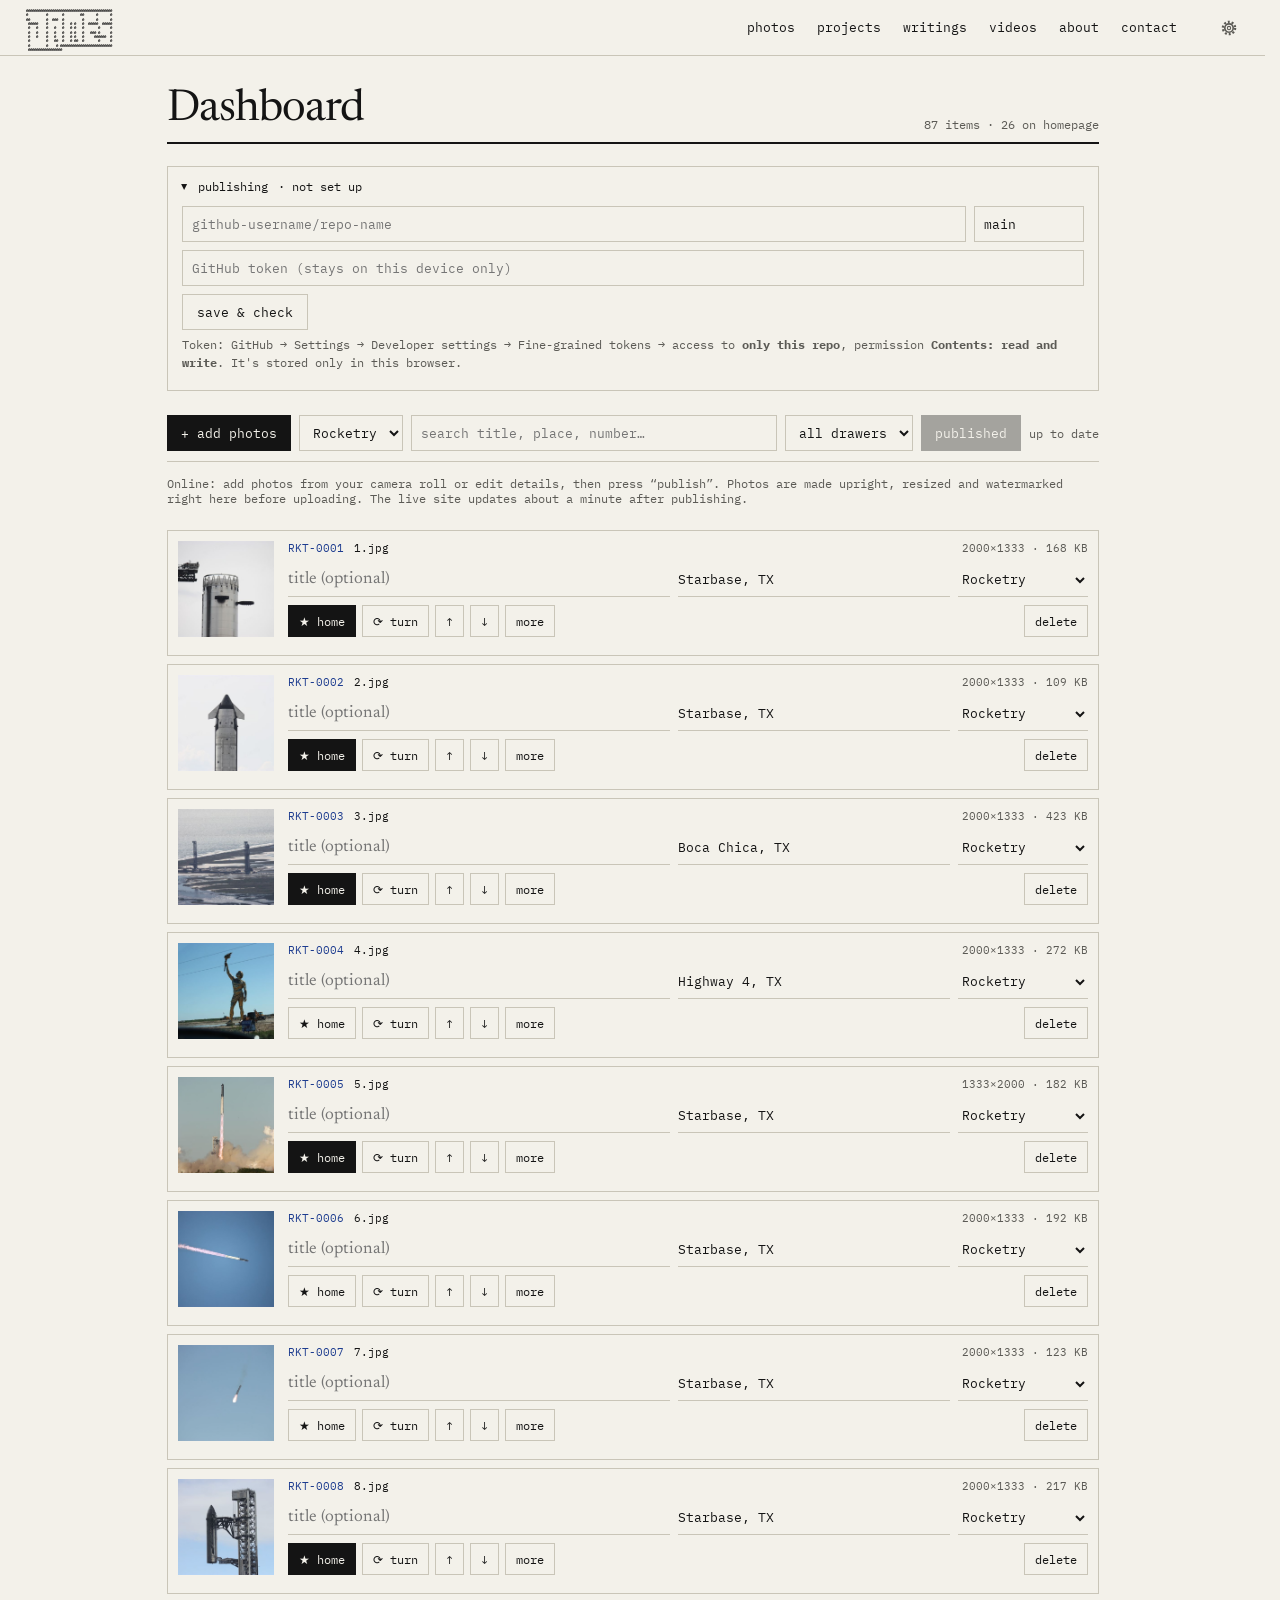
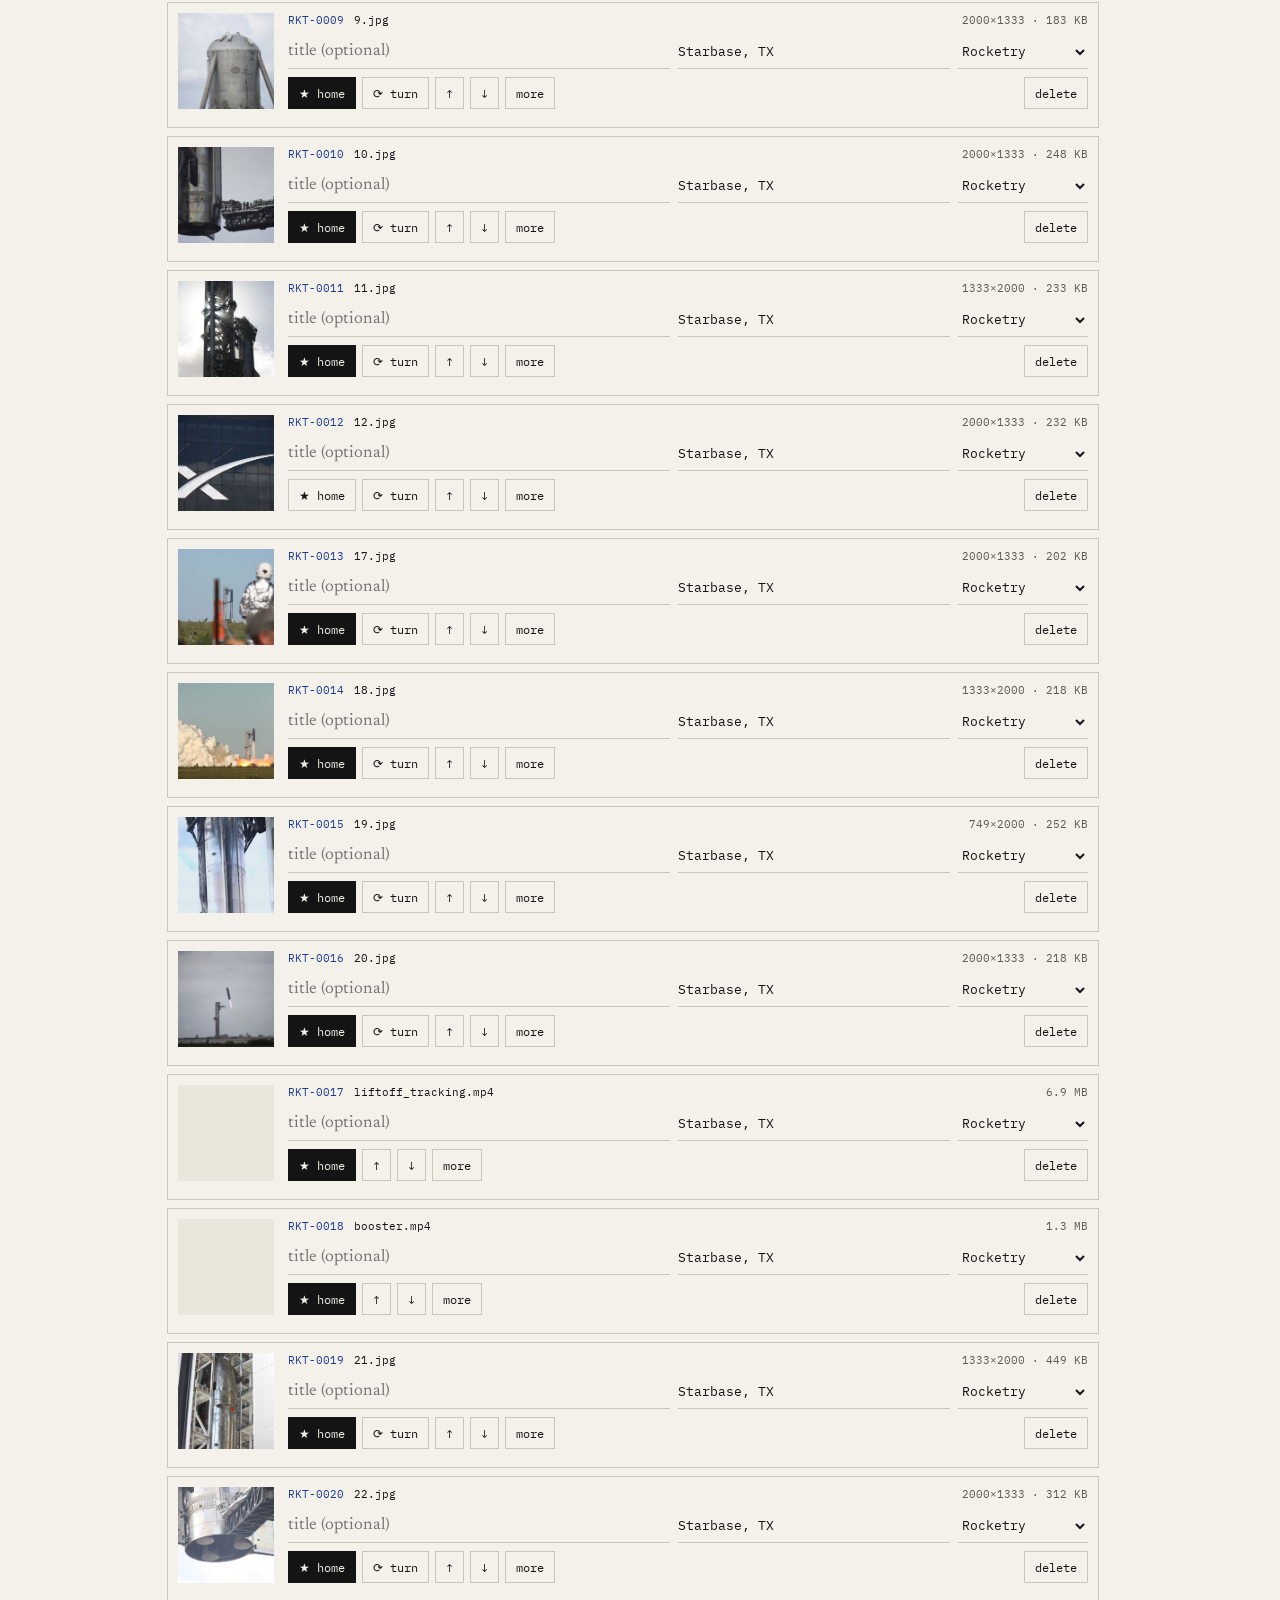
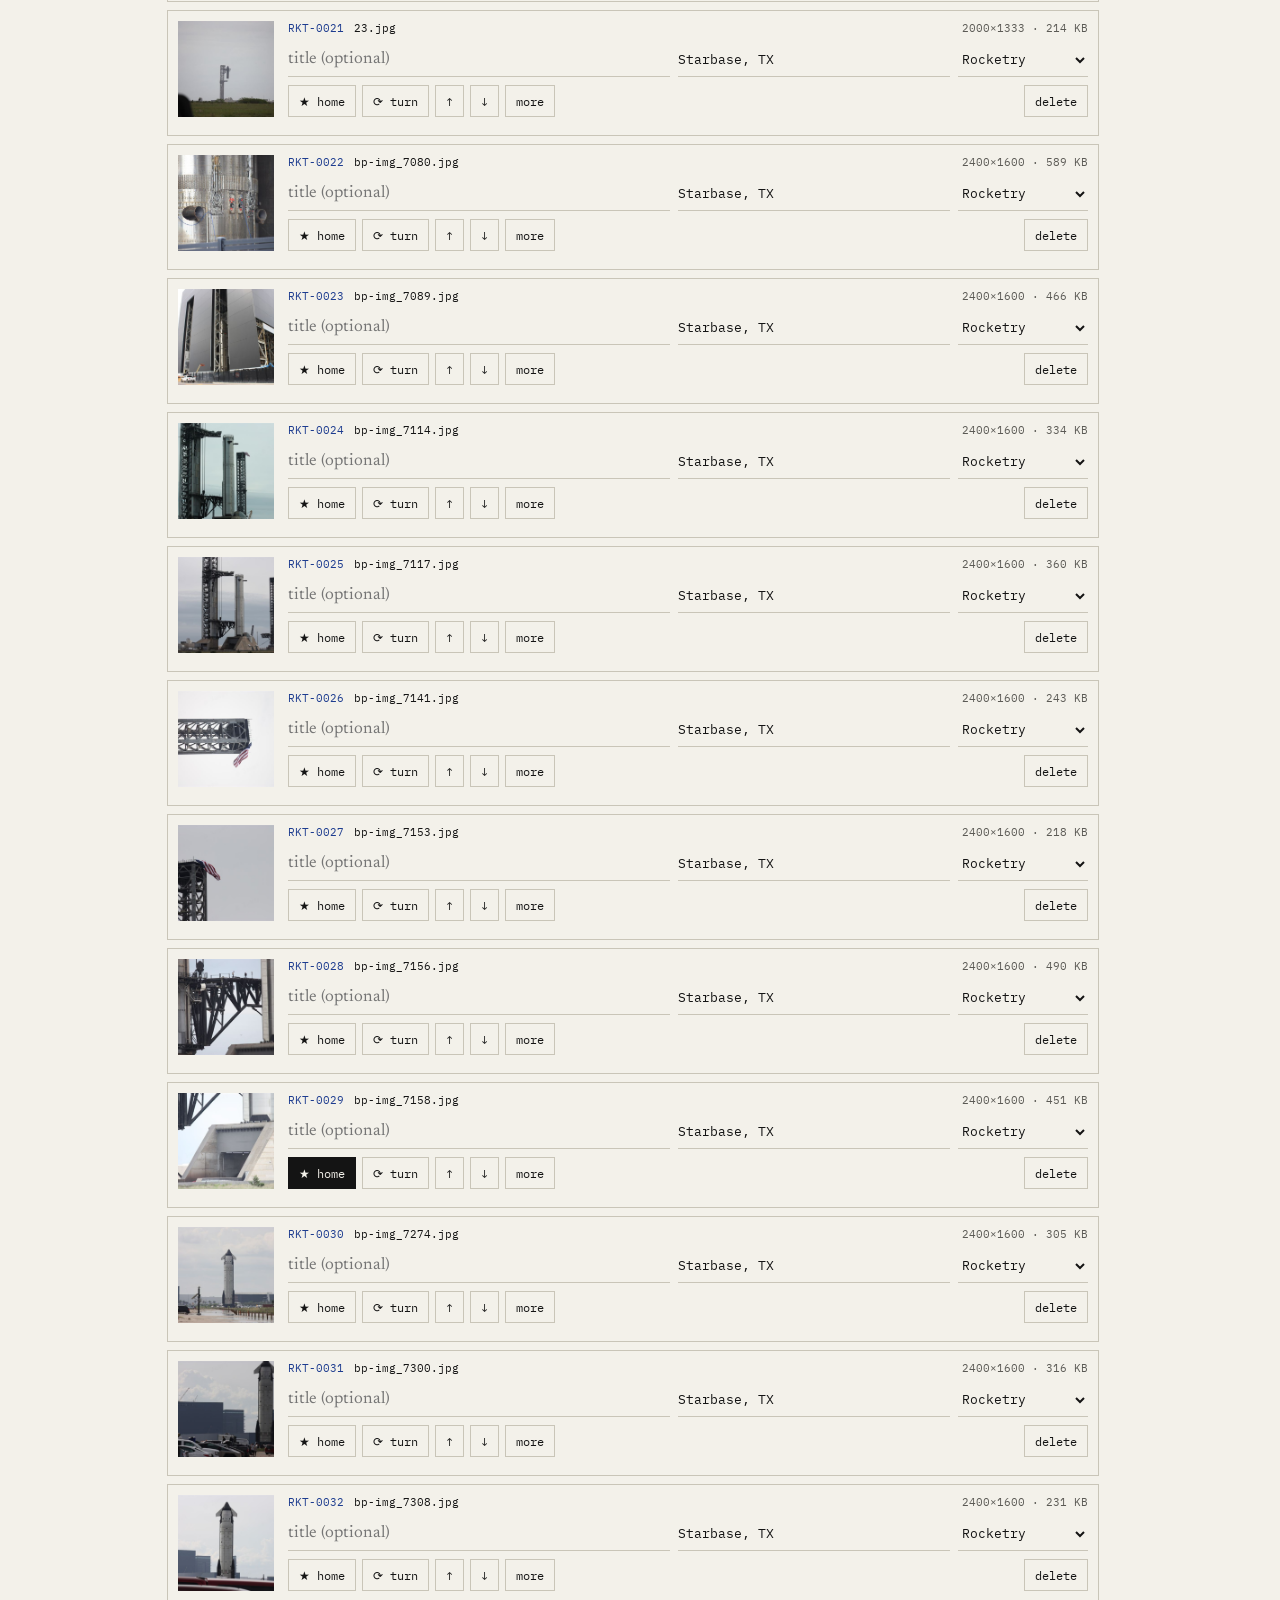
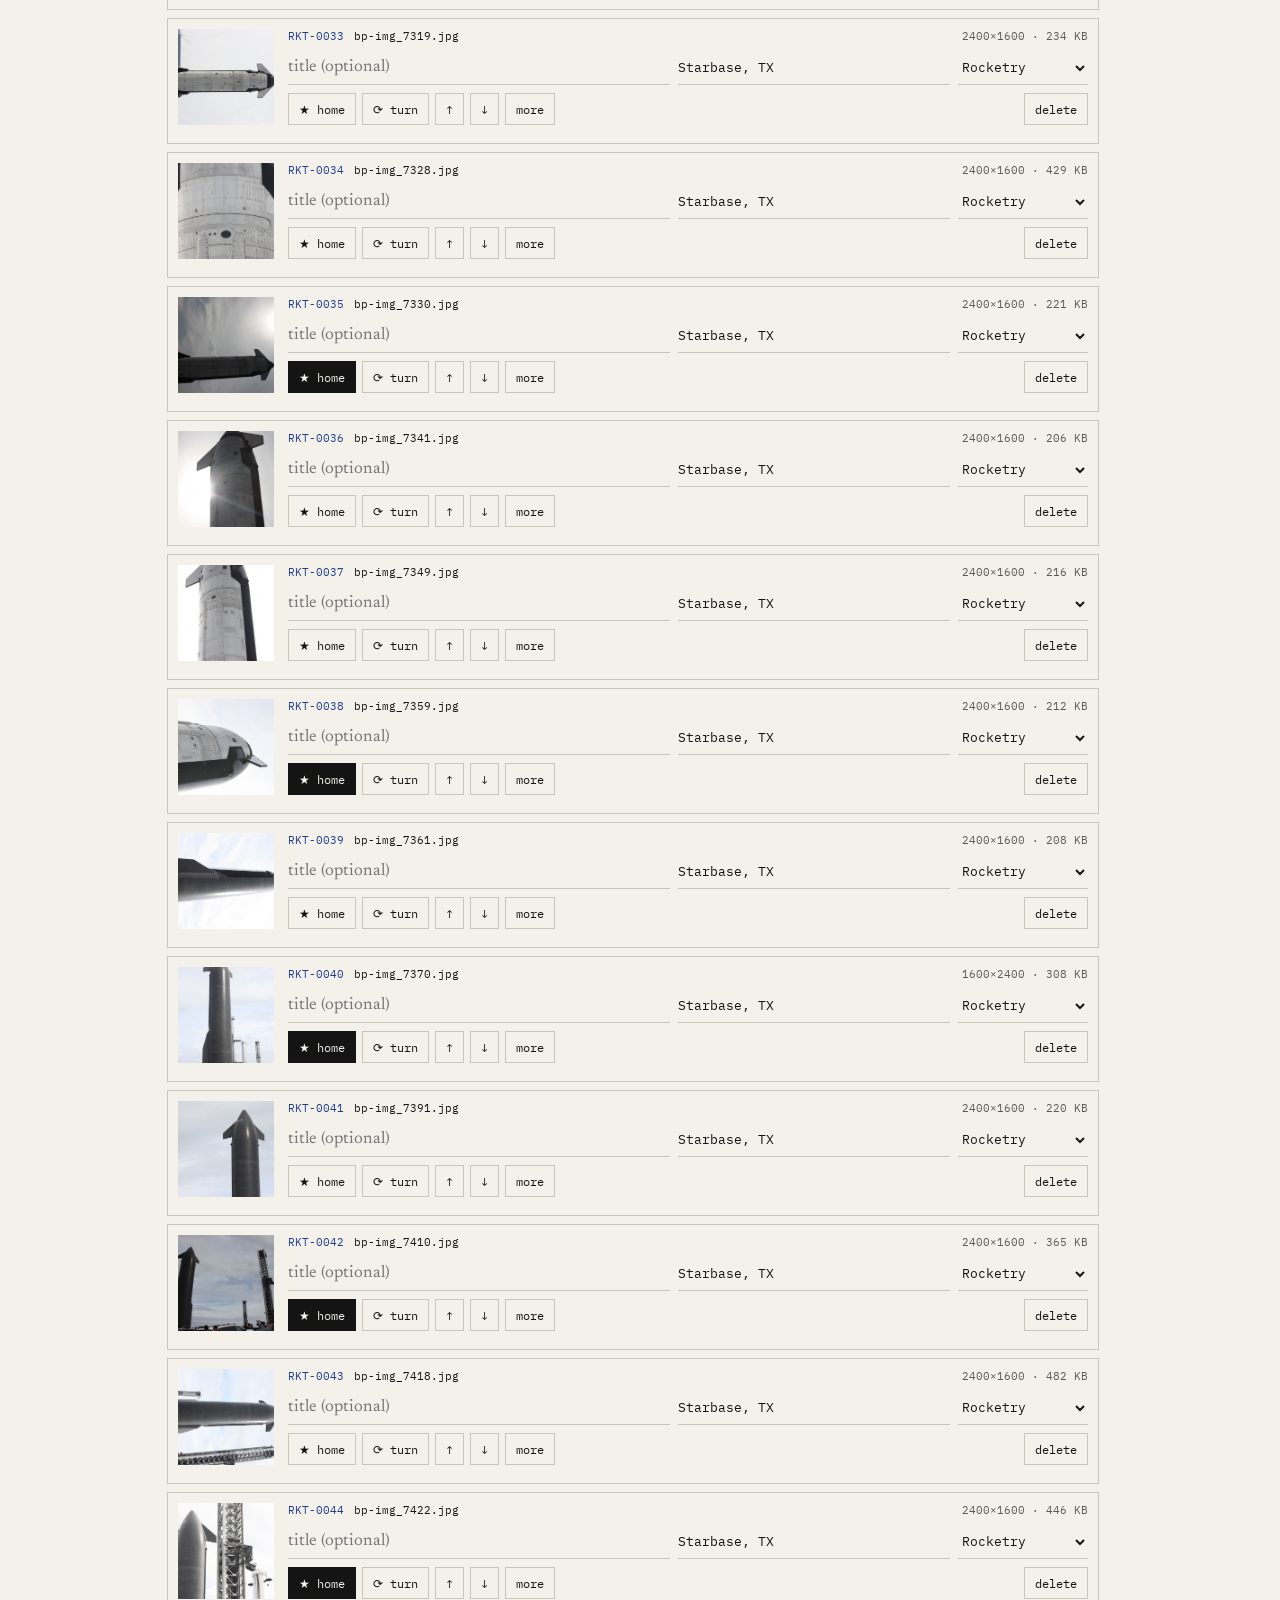
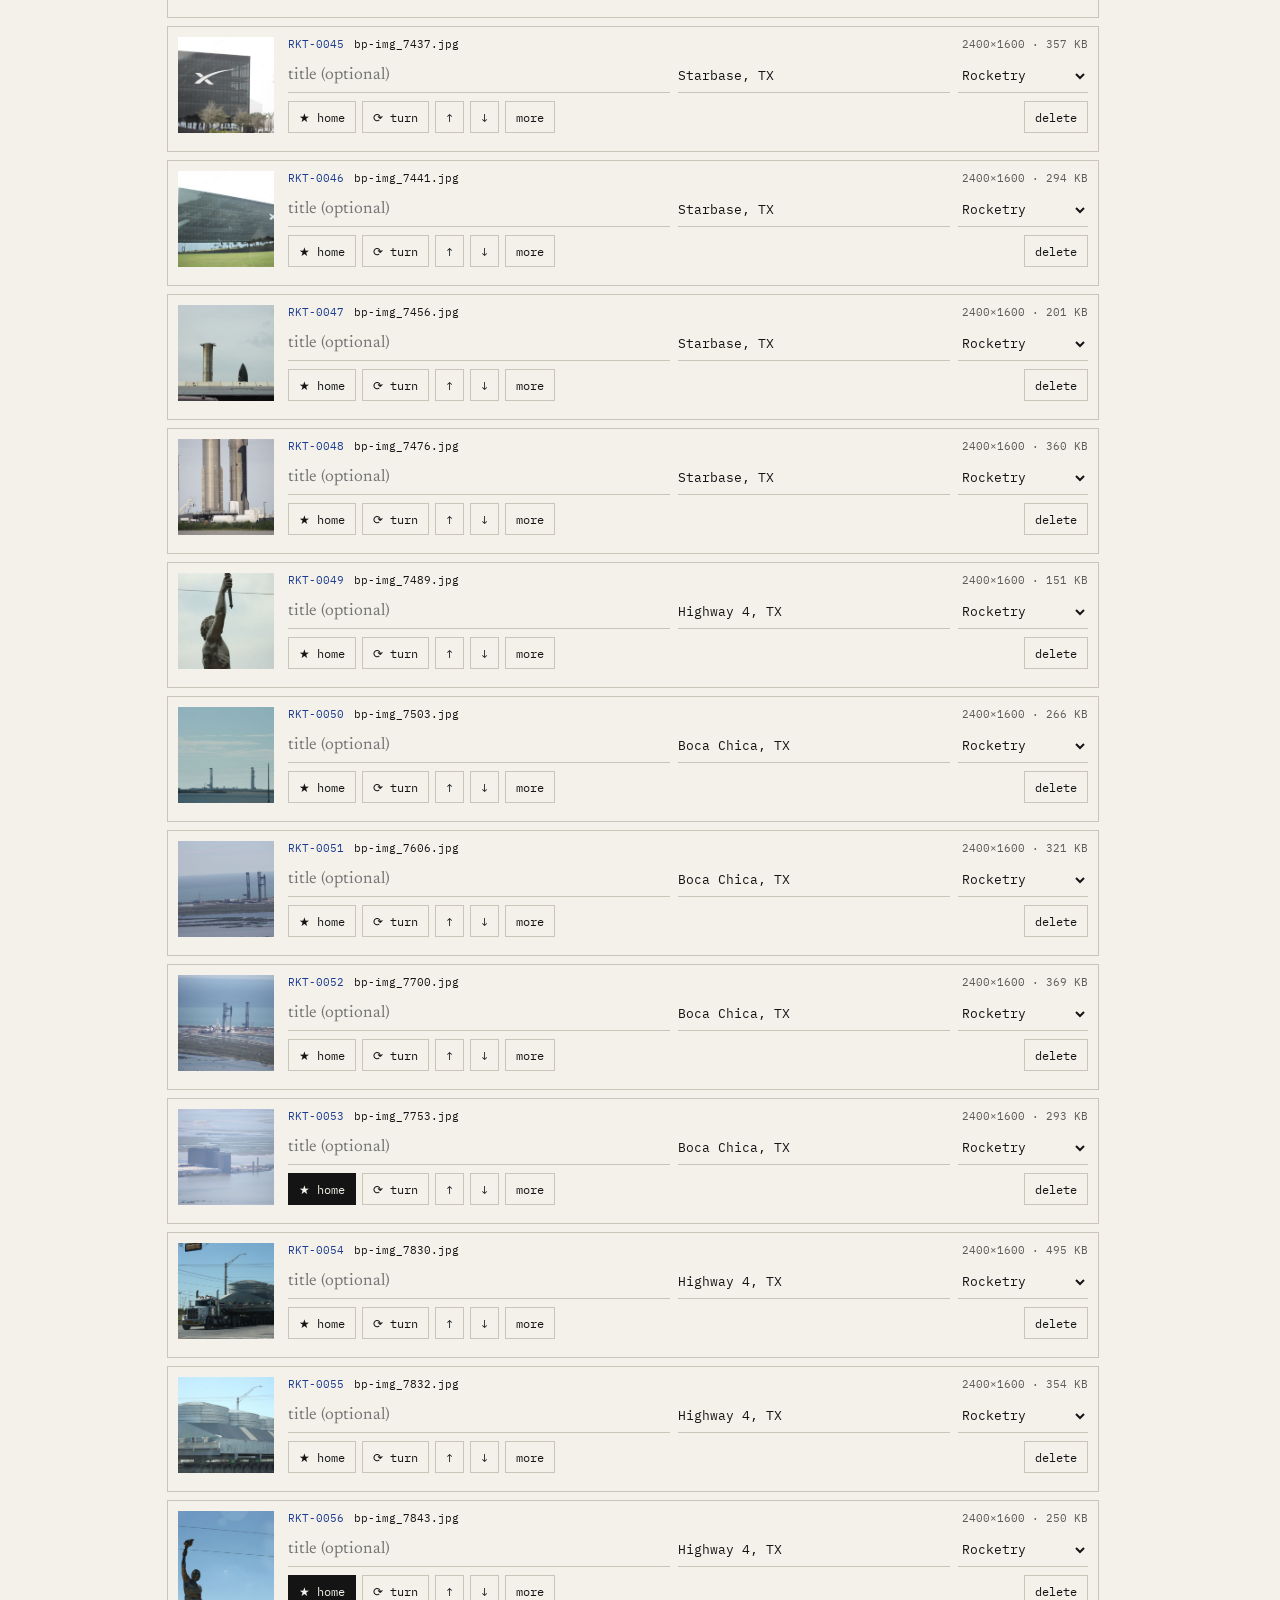
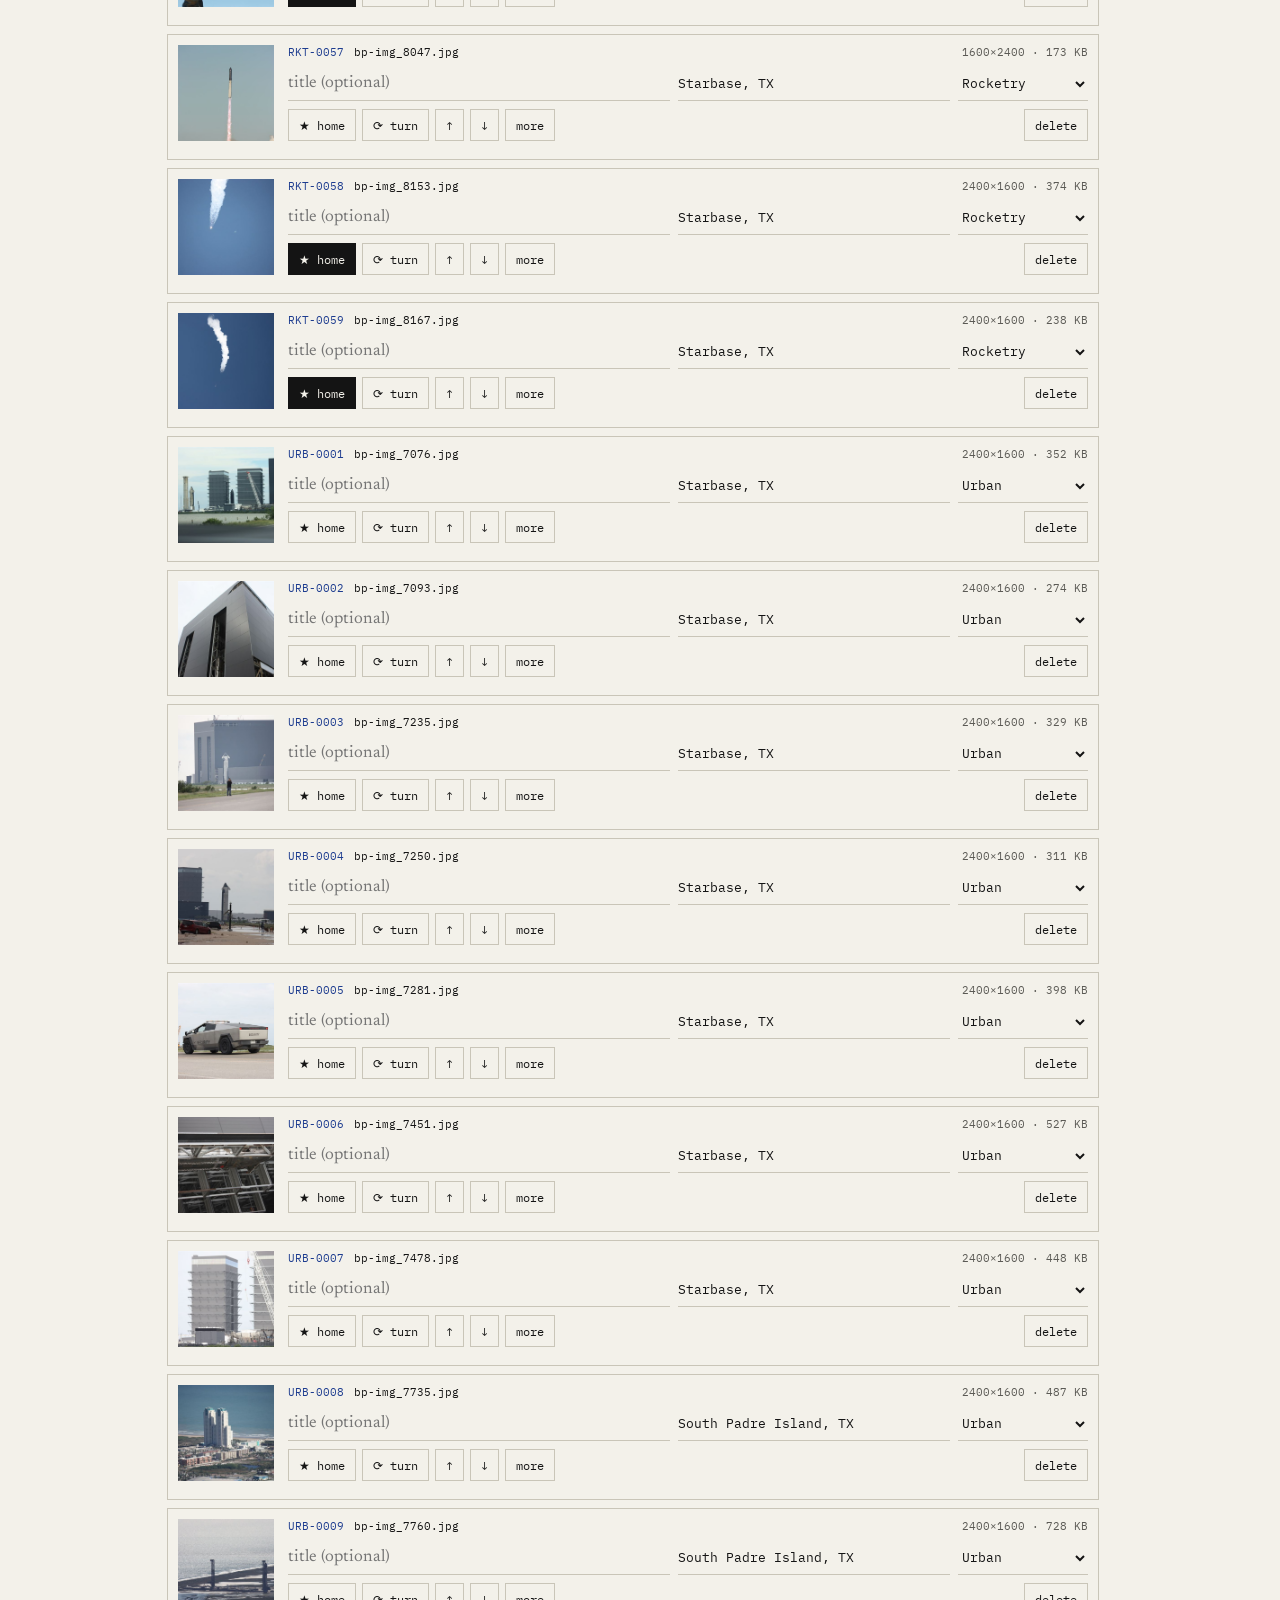
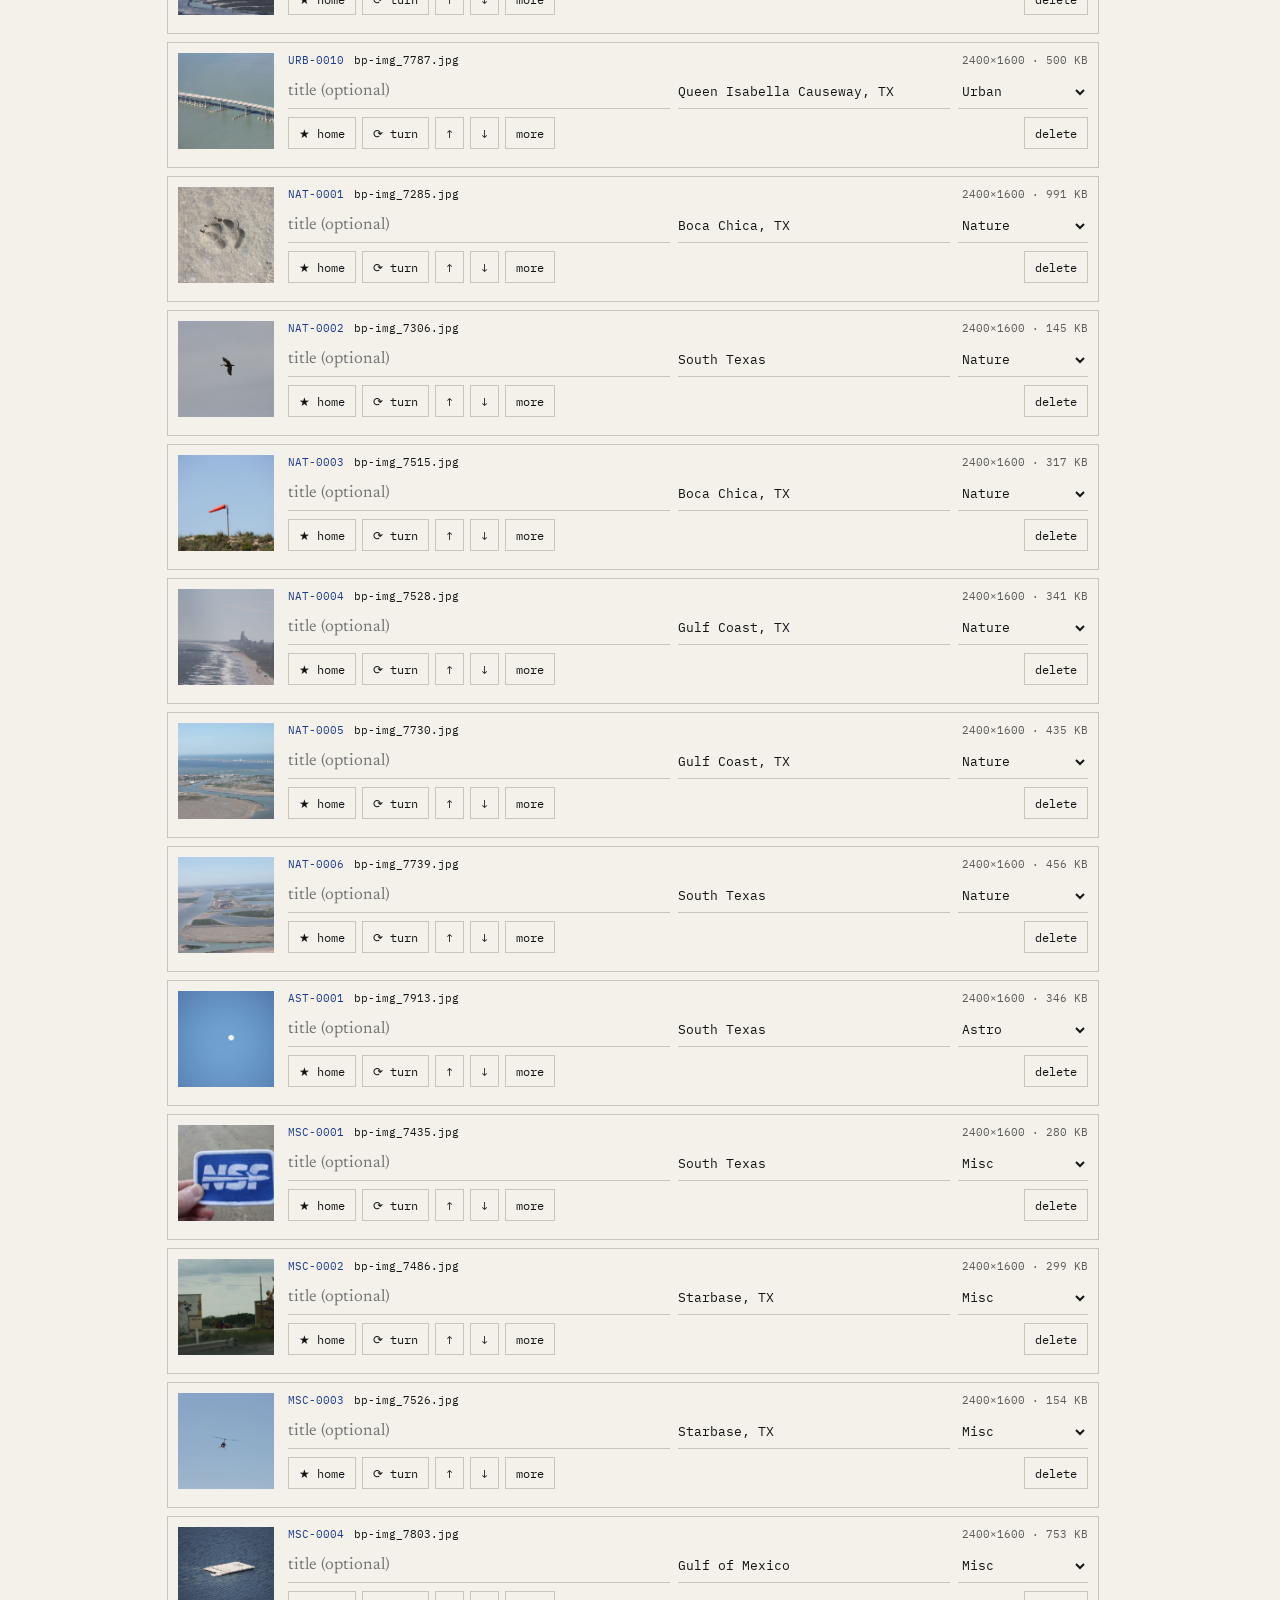
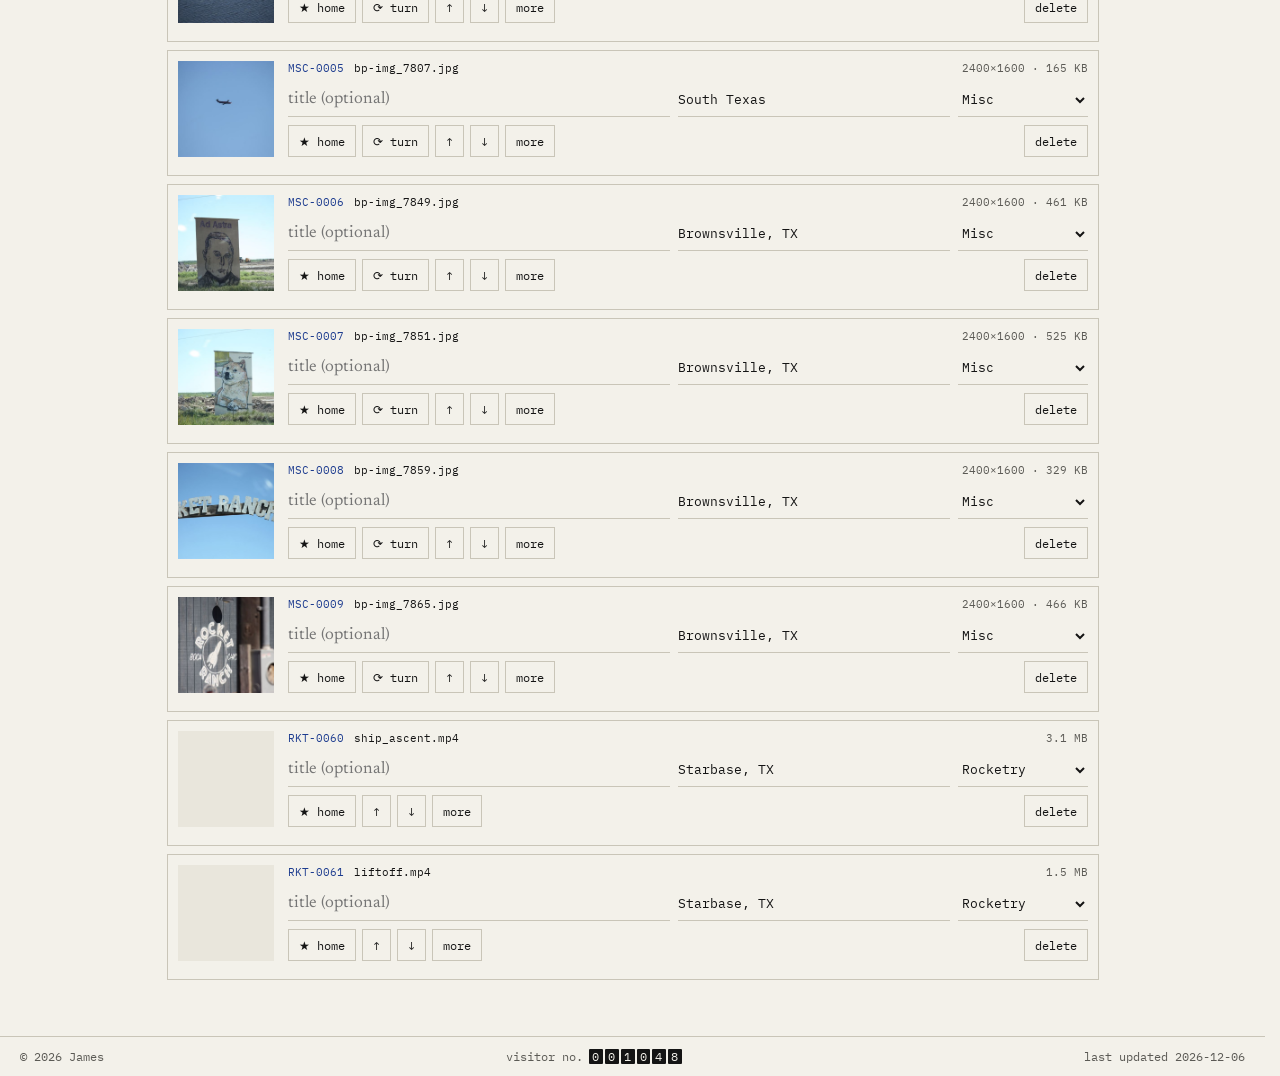
==== admin.html @ 58447c20 "Publish site from dashboard" ====
<!doctype html>
<html lang="en">
<head>
<meta charset="utf-8">
<meta name="viewport" content="width=device-width,initial-scale=1">
<meta name="robots" content="noindex">
<title>Dashboard — James</title>
<link rel="preconnect" href="https://fonts.googleapis.com">
<link href="https://fonts.googleapis.com/css2?family=IBM+Plex+Mono:wght@400;500;700&family=IBM+Plex+Sans:wght@400;500&family=Newsreader:ital,opsz,wght@0,6..72,400;1,6..72,400&display=swap" rel="stylesheet">
<link rel="stylesheet" href="style.css">
<style>
  .page{max-width:980px}
  .tb{position:sticky;top:0;z-index:5;background:var(--paper);display:flex;flex-wrap:wrap;gap:8px;align-items:center;padding:10px 0;border-bottom:1px solid var(--rule);margin-bottom:14px;font:12px var(--mono)}
  .tb input,.tb select,.gh input{font:13px var(--mono);color:var(--ink);background:var(--paper);border:1px solid var(--rule);padding:7px 9px;min-height:36px}
  .tb input:focus,.tb select:focus,.gh input:focus{outline:none;border-color:var(--ink)}
  .tb .q{flex:1;min-width:140px}
  .btn{background:var(--ink);color:var(--paper);border:none;font:13px var(--mono);padding:0 14px;min-height:36px;cursor:pointer}
  .btn:hover{background:var(--blue)}
  .btn:disabled{opacity:.35;cursor:default;background:var(--ink)}
  .btn.ghost{background:none;color:var(--ink);border:1px solid var(--rule)}
  .btn.ghost:hover{border-color:var(--ink);background:none}
  .ss{margin-left:auto;color:var(--ink-2);white-space:nowrap}.ss.ok{color:var(--blue)}.ss.err{color:#b3261e}
  .gh{border:1px solid var(--rule);padding:12px 14px;margin-bottom:14px;font:12px var(--mono);color:var(--ink-2)}
  .gh summary{cursor:pointer;color:var(--ink);list-style:none;display:flex;gap:10px;align-items:center}
  .gh summary::-webkit-details-marker{display:none}
  .gh summary::before{content:"▸";transition:transform .25s}
  .gh[open] summary::before{transform:rotate(90deg)}
  .gh .grid2{display:grid;grid-template-columns:1fr 110px;gap:8px;margin:12px 0 8px}
  .gh .grid2 input{width:100%}
  .gh .full{grid-column:1/-1}
  .gh p{margin:6px 0;line-height:1.5}
  .hint{font:12px var(--mono);color:var(--ink-2);margin:0 0 12px}
  .uploads{display:grid;gap:4px;margin-bottom:12px;font:12px var(--mono)}
  .uploads div{display:flex;justify-content:space-between;gap:10px;border:1px dashed var(--rule);padding:6px 10px}
  .uploads b{font-weight:400;color:var(--blue);white-space:nowrap}
  .dropall{position:fixed;inset:0;z-index:60;background:color-mix(in srgb,var(--paper) 88%,transparent);display:none;place-items:center;font:400 34px var(--serif);border:3px dashed var(--ink)}
  .dropall.on{display:grid}
  .card{display:grid;grid-template-columns:96px 1fr;gap:14px;border:1px solid var(--rule);padding:10px;margin-bottom:8px;background:var(--paper);animation:fileIn .35s var(--out) both}
  .card.new{border-color:var(--blue)}
  .card .th{width:96px;height:96px;object-fit:cover;background:var(--paper-2);display:block}
  .card .main{min-width:0;display:grid;gap:8px}
  .row1{display:flex;gap:10px;align-items:center;font:11px var(--mono);min-width:0}
  .row1 .no{color:var(--blue)}
  .row1 .fn{overflow:hidden;text-overflow:ellipsis;white-space:nowrap}
  .row1 .dim{color:var(--ink-2);margin-left:auto;white-space:nowrap}
  .f{display:grid;grid-template-columns:1.4fr 1fr 130px;gap:8px}
  .f input,.f select,.more input,.more textarea{font:13px var(--mono);color:var(--ink);background:transparent;border:none;border-bottom:1px solid var(--rule);padding:6px 0;min-height:34px;width:100%;border-radius:0}
  .f input:focus,.more input:focus,.more textarea:focus{outline:none;border-color:var(--blue)}
  .f .title{font:17px var(--serif)}
  .acts{display:flex;flex-wrap:wrap;gap:6px}
  .acts button{background:none;border:1px solid var(--rule);font:12px var(--mono);min-height:32px;padding:0 10px;cursor:pointer;color:var(--ink);transition:border-color .2s,background .2s,color .2s}
  .acts button:hover{border-color:var(--ink)}
  .acts .star.on{background:var(--ink);color:var(--paper);border-color:var(--ink)}
  .acts .del{margin-left:auto}
  .acts .del:hover{background:#b3261e;border-color:#b3261e;color:#fff}
  .more{display:grid;grid-template-rows:0fr;transition:grid-template-rows .35s var(--out)}
  .card.open .more{grid-template-rows:1fr}
  .more>div{overflow:hidden;display:grid;grid-template-columns:repeat(auto-fill,minmax(160px,1fr));gap:4px 12px;font:11px var(--mono);color:var(--ink-2)}
  .more label{display:flex;flex-direction:column}
  .more .wide{grid-column:1/-1}
  .more textarea{resize:vertical;font:15px var(--serif);min-height:40px}
  .busy{opacity:.5;pointer-events:none}
  @media (max-width:640px){
    .card{grid-template-columns:72px 1fr;gap:10px}
    .card .th{width:72px;height:72px}
    .f{grid-template-columns:1fr 1fr}
    .f .title{grid-column:1/-1}
    .tb .q{order:5;flex-basis:100%}
    .acts button{min-height:38px}
    .gh .grid2{grid-template-columns:1fr}
  }
</style>
</head>
<body>
<script src="photos.js"></script>
<script src="data.js"></script>
<script src="site.js"></script>

<main class="page">
  <div class="head"><h1>Dashboard</h1><span class="meta" id="sum"></span></div>

  <details class="gh" id="gh">
    <summary>publishing <span id="ghstate"></span></summary>
    <div class="grid2">
      <input id="ghrepo" placeholder="github-username/repo-name" autocomplete="off" spellcheck="false">
      <input id="ghbranch" placeholder="main" autocomplete="off" spellcheck="false">
      <input id="ghtoken" class="full" type="password" placeholder="GitHub token (stays on this device only)" autocomplete="off">
    </div>
    <button class="btn ghost" id="ghsave">save &amp; check</button>
    <p>Token: GitHub → Settings → Developer settings → Fine-grained tokens → access to <b>only this repo</b>, permission <b>Contents: read and write</b>. It's stored only in this browser.</p>
  </details>

  <div class="tb">
    <button class="btn" id="addb">+ add photos</button>
    <select id="defcat" title="Drawer for new uploads"></select>
    <input class="q" id="q" type="search" placeholder="search title, place, number…">
    <select id="fcat"><option value="">all drawers</option></select>
    <button class="btn" id="pub" disabled>publish</button>
    <span class="ss" id="ss"></span>
    <input type="file" id="pick" multiple accept="image/*,video/*" hidden>
  </div>
  <p class="hint" id="hint"></p>
  <div class="uploads" id="ups"></div>
  <div id="items"></div>
</main>
<div class="dropall" id="dropall">drop to add</div>

<script src="ascii.js"></script>
<script src="sig.js"></script>
<script src="publish.js"></script>
<script>
  let items = (window.PHOTOS_RAW || []).map(p => ({ ...p }));
  const $ = id => document.getElementById(id);
  const esc = s => String(s ?? "").replace(/[&<>"]/g, c => ({ "&": "&amp;", "<": "&lt;", ">": "&gt;", '"': "&quot;" })[c]);
  const isVid = s => /\.(mp4|webm|mov)$/i.test(s);
  const kb = b => !b ? "" : b > 1048576 ? (b / 1048576).toFixed(1) + " MB" : Math.round(b / 1024) + " KB";
  const opts = sel => CATEGORIES.map(c => `<option value="${c.id}"${c.id === sel ? " selected" : ""}>${c.name}</option>`).join("");
  $("defcat").innerHTML = opts(localStorage.getItem("defcat") || "rocketry");
  $("defcat").onchange = () => localStorage.setItem("defcat", $("defcat").value);
  $("fcat").insertAdjacentHTML("beforeend", opts(""));

  // ---------- mode: "local" (this computer's server) or "online" (straight to GitHub) ----------
  let LOCAL = false;
  const pending = new Map();      // online mode: path -> Blob waiting to be published
  let dirty = false;              // online mode: photo list edited since last publish
  const ss = $("ss");
  const status = (t, cls = "") => { ss.className = "ss " + cls; ss.textContent = t; };

  function refreshPub() {
    const ready = GH.ready();
    $("ghstate").textContent = ready ? `· ${GH.cfg().repo}` : "· not set up";
    if (LOCAL) { $("pub").disabled = !ready; $("pub").textContent = "publish to site"; return; }
    const n = pending.size + (dirty ? 1 : 0);
    $("pub").disabled = !ready || !n;
    $("pub").textContent = n ? `publish (${pending.size ? pending.size + " files" : "edits"})` : "published";
  }
  function initGhForm() {
    const c = GH.cfg();
    $("ghrepo").value = c.repo; $("ghbranch").value = c.branch; $("ghtoken").value = c.token;
    if (!GH.ready()) $("gh").open = true;
    $("ghsave").onclick = async () => {
      GH.ls.set("gh.repo", $("ghrepo").value.trim().replace(/^https?:\/\/github\.com\//, "").replace(/\/$/, ""));
      GH.ls.set("gh.branch", $("ghbranch").value.trim() || "main");
      GH.ls.set("gh.token", $("ghtoken").value.trim());
      $("ghstate").textContent = "· checking…";
      try {
        const r = await GH.check();
        if (!r.permissions || !r.permissions.push) throw new Error("token can read but not write this repo");
        refreshPub(); status("GitHub connected ✓", "ok"); $("gh").open = false;
      } catch (e) { $("ghstate").textContent = "· " + e.message; }
    };
  }

  function numbers() {
    const n = {};
    return items.map(p => { const c = CATEGORIES.find(c => c.id === p.cat) || CATEGORIES[4]; n[c.id] = (n[c.id] || 0) + 1; return c.code + "-" + String(n[c.id]).padStart(4, "0"); });
  }
  const open = new Set();
  function card(p, i, no) {
    const th = p._preview || p.thumb || p.src;
    return `<div class="card${open.has(p.src) ? " open" : ""}${p._preview ? " new" : ""}" data-i="${i}">
      ${isVid(p.src) ? `<video class="th" src="${esc(p._preview || p.src)}" muted loop playsinline preload="metadata"></video>` : `<img class="th" src="${esc(th)}" loading="lazy" alt="">`}
      <div class="main">
        <div class="row1"><span class="no">${no}</span><span class="fn">${esc(p.src.split("/").pop())}</span><span class="dim">${p.w ? p.w + "×" + p.h + " · " : ""}${kb(p.bytes)}</span></div>
        <div class="f">
          <input class="title" data-f="title" value="${esc(p.title)}" placeholder="title (optional)">
          <input data-f="place" value="${esc(p.place)}" placeholder="place">
          <select data-f="cat">${opts(p.cat)}</select>
        </div>
        <div class="acts">
          <button class="star${p.featured ? " on" : ""}" data-a="star" title="Show on the homepage">★ home</button>
          ${isVid(p.src) ? "" : `<button data-a="rot" title="Turn 90°">⟳ turn</button>`}
          <button data-a="up" title="Move up">↑</button><button data-a="down" title="Move down">↓</button>
          <button data-a="more">${open.has(p.src) ? "less" : "more"}</button>
          <button class="del" data-a="del">delete</button>
        </div>
        <div class="more"><div>
          ${["date", "camera", "lens", "settings"].map(f => `<label>${f}<input data-f="${f}" value="${esc(p[f])}"></label>`).join("")}
          <label class="wide">notes<textarea data-f="notes" rows="2">${esc(p.notes)}</textarea></label>
        </div></div>
      </div>
    </div>`;
  }
  function render() {
    const nos = numbers(), q = $("q").value.trim().toLowerCase(), fc = $("fcat").value;
    let shown = 0;
    $("items").innerHTML = items.map((p, i) => {
      if (fc && p.cat !== fc) return "";
      if (q && ![p.title, p.place, nos[i], p.src, p.notes].join(" ").toLowerCase().includes(q)) return "";
      shown++; return card(p, i, nos[i]);
    }).join("");
    $("sum").textContent = `${items.length} items · ${items.filter(p => p.featured).length} on homepage${shown !== items.length ? ` · showing ${shown}` : ""}`;
  }

  // ---------- saving ----------
  const clean = () => items.map(p => { const o = {}; for (const [k, x] of Object.entries(p)) if (!k.startsWith("_") && x !== "" && x !== false && x != null) o[k] = x; return o; });
  const listFiles = () => {
    const json = JSON.stringify(clean(), null, 1);
    return [
      { path: "photos.json", blob: new Blob([json], { type: "application/json" }) },
      { path: "photos.js", blob: new Blob([`// generated by the dashboard; edit at /admin.html\nwindow.PHOTOS_RAW = ${json};\n`], { type: "text/javascript" }) },
    ];
  };
  let saveT;
  function save() {
    if (!LOCAL) { dirty = true; status("unpublished changes"); refreshPub(); return; }
    clearTimeout(saveT); status("saving…");
    saveT = setTimeout(async () => {
      try {
        const r = await fetch("api/save", { method: "POST", headers: { "Content-Type": "application/json" }, body: JSON.stringify(clean(), null, 1) });
        if (!r.ok) throw 0;
        status("saved ✓", "ok");
      } catch (e) { status("not saved: is the server running?", "err"); }
    }, 500);
  }
  async function publish() {
    if (!GH.ready()) { $("gh").open = true; return; }
    $("pub").disabled = true;
    try {
      let files;
      if (LOCAL) {          // send the whole site; only files that differ from GitHub actually upload
        // guard: if the list on GitHub was changed from another device since this computer last published, ask first
        const remote = await GH.remoteSha("photos.json"), last = GH.ls.get("gh.lastList");
        if (remote && last && remote !== last &&
            !confirm("The photo list on the live site was changed from another device (like your phone) since this computer last published.\n\nPublishing now replaces those edits with this computer's version. Continue?")) {
          status("publish cancelled"); refreshPub(); return;
        }
        const paths = await (await fetch("api/files")).json();
        files = [];
        for (const [k, p] of paths.entries()) {
          status(`reading ${k + 1}/${paths.length}`);
          files.push({ path: p, blob: await (await fetch(p, { cache: "no-store" })).blob() });
        }
      } else {
        files = [...pending].map(([path, blob]) => ({ path, blob })).concat(listFiles());
      }
      const n = await GH.commit(files, LOCAL ? "Publish site from dashboard" : "Update from dashboard", (i, t, p) => status(`checking ${i}/${t}`));
      const listBlob = files.find(f => f.path === "photos.json");
      if (LOCAL && listBlob) GH.ls.set("gh.lastList", await GH.sha(listBlob.blob));
      pending.clear(); dirty = false;
      items.forEach(p => delete p._preview);
      status(n ? `published ${n} file${n > 1 ? "s" : ""} ✓ · live in about a minute` : "already up to date ✓", "ok");
    } catch (e) { status("publish failed: " + e.message, "err"); }
    refreshPub();
  }
  $("pub").onclick = publish;

  const box = $("items");
  box.addEventListener("input", e => {
    const el = e.target.closest("[data-f]"); if (!el) return;
    const p = items[+el.closest(".card").dataset.i];
    p[el.dataset.f] = el.value;
    if (el.dataset.f === "cat") render();
    save();
  });
  box.addEventListener("click", async e => {
    const b = e.target.closest("[data-a]"); if (!b) return;
    const cardEl = b.closest(".card"), i = +cardEl.dataset.i, p = items[i];
    switch (b.dataset.a) {
      case "star": p.featured = !p.featured; b.classList.toggle("on", p.featured); save(); $("sum").textContent = $("sum").textContent.replace(/\d+ on homepage/, items.filter(x => x.featured).length + " on homepage"); return;
      case "more": open.has(p.src) ? open.delete(p.src) : open.add(p.src); cardEl.classList.toggle("open"); b.textContent = open.has(p.src) ? "less" : "more"; return;
      case "del": if (!confirm("Remove this from the site? (The file itself is kept.)")) return; items.splice(i, 1); break;
      case "up": if (i > 0) [items[i - 1], items[i]] = [items[i], items[i - 1]]; break;
      case "down": if (i < items.length - 1) [items[i + 1], items[i]] = [items[i], items[i + 1]]; break;
      case "rot":
        cardEl.classList.add("busy");
        try {
          if (LOCAL) {
            const r = await fetch(`api/rotate?src=${encodeURIComponent(p.src)}&deg=90`, { method: "POST" });
            if (!r.ok) throw 0;
            Object.assign(p, await r.json());
            cardEl.querySelector(".th").src = (p.thumb || p.src) + "?v=" + Date.now();
          } else {
            const srcBlob = pending.get(p.src) || await (await fetch(p.src, { cache: "no-store" })).blob();
            const r = await rotatePhoto(srcBlob, 90);
            pending.set(p.src, r.full);
            const tpath = p.thumb || p.src.replace(/^img\//, "img/t/"); p.thumb = tpath;
            pending.set(tpath, r.thumb);
            Object.assign(p, { w: r.w, h: r.h, bytes: r.bytes, _preview: URL.createObjectURL(r.thumb) });
            cardEl.querySelector(".th").src = p._preview;
          }
          cardEl.querySelector(".dim").textContent = `${p.w}×${p.h} · ${kb(p.bytes)}`;
        } catch (err) { status("couldn't turn that photo", "err"); }
        cardEl.classList.remove("busy"); save(); return;
    }
    render(); save();
  });
  $("q").oninput = render; $("fcat").onchange = render;

  // ---------- uploading ----------
  const safeName = n => n.toLowerCase().replace(/\.[^.]+$/, "").replace(/[^\w\-]+/g, "_").slice(0, 60) || "photo";
  const taken = new Set(items.map(p => p.src));
  const unique = (base, ext) => { let n = `img/${base}${ext}`, k = 1; while (taken.has(n)) n = `img/${base}-${k++}${ext}`; taken.add(n); return n; };
  async function upload(files) {
    const ups = $("ups");
    for (const file of files) {
      const row = document.createElement("div");
      row.innerHTML = `<span>${esc(file.name)}</span><b>processing…</b>`;
      ups.prepend(row);
      try {
        let meta;
        if (LOCAL) {
          const r = await fetch("api/upload?name=" + encodeURIComponent(file.name), { method: "POST", body: file });
          if (!r.ok) throw new Error((await r.json().catch(() => ({}))).error || "failed");
          meta = await r.json();
        } else if (/^video\//.test(file.type) || isVid(file.name)) {
          if (file.size > 25 * 1048576) throw new Error("clips must be under 25 MB");
          const src = unique(safeName(file.name), "." + (file.name.split(".").pop() || "mp4").toLowerCase());
          pending.set(src, file);
          meta = { src, bytes: file.size, _preview: URL.createObjectURL(file) };
        } else {
          const r = await processPhoto(file);
          const src = unique(safeName(file.name), ".jpg"), thumb = src.replace(/^img\//, "img/t/");
          pending.set(src, r.full); pending.set(thumb, r.thumb);
          const { full, thumb: tb, ...rest } = r;
          meta = { ...rest, src, thumb, _preview: URL.createObjectURL(r.thumb) };
        }
        items.unshift({ cat: $("defcat").value, place: "", ...meta, src: meta.src });
        row.querySelector("b").textContent = LOCAL ? "added ✓" : "ready to publish";
        render(); save();
      } catch (e) { row.querySelector("b").textContent = "failed: " + e.message; }
      setTimeout(() => row.remove(), 6000);
    }
  }
  $("addb").onclick = () => $("pick").click();
  $("pick").onchange = () => { upload([...$("pick").files]); $("pick").value = ""; };
  const da = $("dropall"); let depth = 0;
  addEventListener("dragenter", e => { if ([...e.dataTransfer.types].includes("Files")) { depth++; da.classList.add("on"); } });
  addEventListener("dragleave", () => { if (--depth <= 0) { depth = 0; da.classList.remove("on"); } });
  addEventListener("dragover", e => e.preventDefault());
  addEventListener("drop", e => { e.preventDefault(); depth = 0; da.classList.remove("on"); upload([...e.dataTransfer.files]); });
  addEventListener("beforeunload", e => { if (!LOCAL && (pending.size || dirty)) { e.preventDefault(); e.returnValue = ""; } });

  // ---------- start ----------
  (async () => {
    try { LOCAL = (await fetch("api/files", { method: "GET" })).ok; } catch (e) { LOCAL = false; }
    $("hint").textContent = LOCAL
      ? "On this computer: changes save here as you type. Press “publish to site” to send everything to GitHub; the live site updates about a minute later."
      : "Online: add photos from your camera roll or edit details, then press “publish”. Photos are made upright, resized and watermarked right here before uploading. The live site updates about a minute after publishing.";
    status(LOCAL ? "all saved" : "up to date");
    initGhForm(); refreshPub(); render();
  })();
</script>
</body>
</html>
---- style.css ----
:root{
  --paper:#f3f1ea; --paper-2:#e9e6dc; --ink:#141414; --ink-2:#5b5a55; --rule:#c9c5b8;
  --blue:#1d3c8f; --blue-2:#2f5bd3; --art:#2a2a2a;
  --serif:"Newsreader",Georgia,serif; --mono:"IBM Plex Mono",ui-monospace,monospace; --sans:"IBM Plex Sans",system-ui,sans-serif;
  --ease:cubic-bezier(.65,0,.35,1); --out:cubic-bezier(.2,.8,.2,1); --spring:cubic-bezier(.3,1.5,.5,1);
  color-scheme:light;
}
@media (prefers-color-scheme:dark){:root:not([data-theme="light"]){
  --paper:#0d0f14; --paper-2:#151820; --ink:#e8e6df; --ink-2:#8f8d86; --rule:#2a2e38; --blue:#8fb0ff; --blue-2:#b9ccff; --art:#c9ccd6; color-scheme:dark;}}
:root[data-theme="dark"]{--paper:#0d0f14; --paper-2:#151820; --ink:#e8e6df; --ink-2:#8f8d86; --rule:#2a2e38; --blue:#8fb0ff; --blue-2:#b9ccff; --art:#c9ccd6; color-scheme:dark;}

*{box-sizing:border-box}
html,body{margin:0;background:var(--paper);color:var(--ink)}
body{font-family:var(--sans);font-size:15px;line-height:1.5;min-height:100vh;display:flex;flex-direction:column}
a{color:var(--blue)} a:hover{color:var(--blue-2)}
::selection{background:var(--blue);color:var(--paper)}
button{font:inherit;color:inherit}
:focus-visible{outline:2px solid var(--blue);outline-offset:2px}

/* scrollbar space is always reserved, so nothing shifts sideways when a page gets taller or shorter */
html{scrollbar-gutter:stable}

/* ---------- page transitions (site.js adds .enter / .leave) ---------- */
body.enter>main{animation:pgIn .5s var(--out) both}
body.enter>footer{animation:pgFade .5s .1s both}
body.leave>main,body.leave>footer{animation:pgOut .24s ease-in forwards}
@keyframes pgIn{from{opacity:0;transform:translateY(12px);filter:blur(2px)}}
@keyframes pgFade{from{opacity:0}}
@keyframes pgOut{to{opacity:0;transform:translateY(-8px);filter:blur(2px)}}
.vt-zoom::view-transition-old(root),.vt-zoom::view-transition-new(root){animation:none}
.vt-zoom::view-transition-group(*){animation-duration:.45s;animation-timing-function:cubic-bezier(.3,.7,.1,1)}
.vt-zoom::view-transition-old(*),.vt-zoom::view-transition-new(*){height:100%;object-fit:cover}
:root[data-motion="reduced"] ::view-transition-group(*),:root[data-motion="reduced"] ::view-transition-old(*),:root[data-motion="reduced"] ::view-transition-new(*){animation:none}

/* ---------- header ---------- */
.top{display:flex;align-items:center;gap:20px;padding:0 20px;height:56px;border-bottom:1px solid var(--rule);position:relative;z-index:30;background:var(--paper)}
.top>*{position:relative;z-index:1}
pre.rays{position:absolute;inset:0;z-index:0;margin:0;overflow:hidden;pointer-events:none;font:10px/10px var(--mono);color:var(--ink);white-space:pre}
pre.rays i{font-style:normal}
pre.rays{font:9px/9px var(--mono);color:var(--blue);transition:opacity .2s}
pre.rays .l5{opacity:.9} pre.rays .l4{opacity:.7} pre.rays .l3{opacity:.5} pre.rays .l2{opacity:.3} pre.rays .l1{opacity:.15}
.mark{display:block;text-decoration:none;color:var(--ink);padding:6px 4px;line-height:0}
.mark pre{margin:0;font:700 4.4px/4.4px var(--mono);white-space:pre;color:inherit;transition:color .25s}
.mark:hover,.mark:focus-visible{color:var(--blue)}
nav.main{display:flex;gap:2px;margin-left:auto;font-family:var(--mono);font-size:13px}
.top.home nav.main{margin-left:0}
nav.main>div{position:relative}
nav.main>div>a{position:relative;display:block;padding:6px 10px;color:var(--ink);text-decoration:none;text-transform:lowercase}
nav.main>div>a::after{content:"";position:absolute;left:10px;right:10px;bottom:2px;height:1.5px;background:var(--ink);transform:scaleX(0);transform-origin:left;transition:transform .3s var(--out)}
nav.main>div>a:hover::after,nav.main>div>a[aria-current]::after{transform:scaleX(1)}
nav.main>div>a[aria-current]::after{background:var(--blue)}
nav.main>div>a[aria-current]{color:var(--blue)}
nav.main a.going::after{transform:scaleX(1);background:var(--blue);animation:going .5s var(--out)}
@keyframes going{0%{transform:scaleX(0)}60%{transform:scaleX(1.15)}100%{transform:scaleX(1)}}
.drop{position:absolute;top:calc(100% + 4px);left:0;min-width:150px;background:var(--paper);border:1px solid var(--ink);padding:6px 0;box-shadow:4px 4px 0 var(--rule);
  opacity:0;visibility:hidden;transform:translateY(-4px);clip-path:inset(0 0 100% 0);transition:opacity .18s,transform .25s var(--out),clip-path .3s var(--out),visibility 0s .3s}
nav.main>div:hover .drop,nav.main>div:focus-within .drop{opacity:1;visibility:visible;transform:none;clip-path:inset(0 -10px -10px 0);transition-delay:0s}
.drop a{display:block;padding:4px 12px;color:var(--ink);text-decoration:none;text-transform:lowercase}
.drop a:hover{background:var(--ink);color:var(--paper)}

/* settings gear */
.settings{margin-left:6px}
.top.home .settings{margin-left:auto}
.gear{width:32px;height:32px;border:none;background:none;cursor:pointer;color:var(--ink-2);display:grid;place-items:center;border-radius:50%;transition:color .2s,background .2s}
.gear:hover{color:var(--ink);background:var(--paper-2)}
.gear svg{width:18px;height:18px;transition:transform .6s var(--spring)}
.gear circle{fill:none;stroke:currentColor}
.gear .teeth{stroke-width:3;stroke-dasharray:2.6 2.55}
.gear .ring{stroke-width:2.2}.gear .hub{stroke-width:1.4}
.gear:hover svg{transform:rotate(30deg)}
.settings.open .gear{color:var(--ink)}
.settings.open .gear svg{transform:rotate(150deg)}
.panel{position:absolute;right:0;top:calc(100% + 10px);width:230px;background:var(--paper);border:1px solid var(--ink);box-shadow:5px 5px 0 var(--rule);padding:10px 12px 12px;font:12px var(--mono);
  opacity:0;visibility:hidden;transform:translateY(-6px) scale(.98);transform-origin:top right;clip-path:inset(0 0 100% 0);
  transition:opacity .2s,transform .35s var(--out),clip-path .35s var(--out),visibility 0s .35s}
.settings.open .panel{opacity:1;visibility:visible;transform:none;clip-path:inset(0 -10px -10px -10px);transition-delay:0s}
.panel .ph{color:var(--ink-2);text-transform:uppercase;letter-spacing:.08em;font-size:10px;margin-bottom:8px;border-bottom:1px solid var(--rule);padding-bottom:6px}
.panel .row{display:flex;align-items:center;justify-content:space-between;margin-top:8px;
  opacity:0;transform:translateY(-4px);transition:opacity .25s,transform .3s var(--out)}
.settings.open .panel .row{opacity:1;transform:none}
.settings.open .panel .row:nth-of-type(3){transition-delay:.06s}
.seg{display:inline-flex;border:1px solid var(--rule)}
.seg button{background:none;border:none;padding:3px 8px;font:11px var(--mono);cursor:pointer;color:var(--ink-2);transition:background .2s,color .2s}
.seg button:hover{color:var(--ink)}
.seg button.on{background:var(--ink);color:var(--paper)}

/* burger (small screens) */
.burger{display:none;width:34px;height:30px;border:1px solid var(--rule);background:none;cursor:pointer;position:relative;padding:0}
.burger i{position:absolute;left:8px;right:8px;height:1.5px;background:var(--ink);transition:transform .35s var(--spring),opacity .2s,top .35s var(--spring)}
.burger i:nth-child(1){top:9px}.burger i:nth-child(2){top:14px}.burger i:nth-child(3){top:19px}
.burger:hover{border-color:var(--ink)}
.menu-open .burger i:nth-child(1){top:14px;transform:rotate(45deg)}
.menu-open .burger i:nth-child(2){opacity:0;transform:scaleX(.2)}
.menu-open .burger i:nth-child(3){top:14px;transform:rotate(-45deg)}

/* ---------- odometer ---------- */
.odo{display:inline-flex;vertical-align:baseline;font-variant-numeric:tabular-nums}
.od{display:inline-block;height:1.25em;line-height:1.25em;overflow:hidden;vertical-align:-.3em}
.od .st{display:block;transition:transform 1.1s cubic-bezier(.2,.75,.15,1);will-change:transform}
.od .st i{display:block;height:1.25em;font-style:normal;text-align:center}

/* ---------- footer ---------- */
footer{margin-top:auto;border-top:1px solid var(--rule);padding:12px 20px;display:flex;flex-wrap:wrap;gap:16px;justify-content:space-between;align-items:center;font:12px var(--mono);color:var(--ink-2)}
.vc{display:inline-flex;align-items:center;gap:6px}
.counter{gap:2px}
.counter .od{background:var(--ink);color:var(--paper);width:1.15em;vertical-align:middle;border-radius:1px}

/* ---------- home ---------- */
.stage{flex:1;position:relative;min-height:calc(100vh - 100px);overflow:hidden}
pre.name{position:absolute;z-index:2;left:50%;top:18px;transform:translateX(-50%);margin:0;font-family:var(--mono);font-weight:700;line-height:1;white-space:pre;color:var(--ink);user-select:none;pointer-events:none}
.artbox{position:absolute;inset:0;display:grid;place-items:center}
pre.art{margin:0;font-family:var(--mono);color:var(--art);line-height:1;letter-spacing:0;white-space:pre;user-select:none}
.stage pre.art{cursor:pointer;font-weight:500;position:absolute}
.caption{position:absolute;left:20px;bottom:14px;font:12px var(--mono);color:var(--ink-2);background:var(--paper);padding:2px 6px;text-decoration:none;transition:opacity .3s}
.caption b{color:var(--ink);font-weight:500}

/* ---------- page shell ---------- */
.page{width:100%;max-width:1200px;margin:0 auto;padding:32px 24px 48px}
.head{display:flex;align-items:end;justify-content:space-between;gap:16px;border-bottom:2px solid var(--ink);padding-bottom:10px;margin-bottom:22px;flex-wrap:wrap}
.head h1{font-family:var(--serif);font-weight:400;font-size:44px;line-height:1;margin:0;letter-spacing:-.02em}
.head .meta{font:12px var(--mono);color:var(--ink-2)}

/* ---------- cabinet tabs ---------- */
.tabs{position:relative;display:flex;flex-wrap:wrap;font:13px var(--mono);margin-bottom:16px;padding:0 4px}
.tabs button{background:none;border:none;padding:7px 14px 6px;color:var(--ink-2);cursor:pointer;position:relative;z-index:1;transition:color .25s}
.tabs button:hover,.tabs button.on{color:var(--ink)}
.tabs .n{margin-left:6px;opacity:.55;font-size:11px}
.tabs svg.snake{position:absolute;inset:0;width:100%;height:100%;overflow:visible;pointer-events:none}
.tabs svg path{fill:none;stroke-linejoin:round;stroke-linecap:square}
.tabs svg .base{stroke:var(--rule);stroke-width:1}
.tabs svg .hi{stroke:var(--ink);stroke-width:1.5}

/* ---------- zoom picker ---------- */
.tools{display:flex;align-items:center;gap:14px;font:12px var(--mono);color:var(--ink-2);margin:-4px 0 14px}
.zoomer{position:relative;display:inline-flex;border:1px solid var(--rule);padding:2px;gap:2px}
.zoomer .ink{position:absolute;top:2px;bottom:2px;left:2px;width:30px;background:var(--ink);border-radius:2px;transition:left .42s cubic-bezier(.5,0,.2,1),width .42s cubic-bezier(.5,0,.2,1)}
.zoomer button{position:relative;z-index:1;background:none;border:none;width:30px;height:26px;display:grid;place-items:center;cursor:pointer;padding:0}
.zoomer i{display:grid;gap:1.5px;width:14px;height:14px;transition:transform .35s var(--spring)}
.zoomer i b{background:var(--ink-2);border-radius:.5px;transition:background .25s .1s}
.zoomer button:first-of-type i{width:11px;height:11px}
.zoomer button:hover i{transform:scale(1.15)}
.zoomer button:hover i b{background:var(--ink)}
.zoomer button.on i b{background:var(--paper)}
.tools .tip{margin-left:auto}

/* ---------- photo grid: justified rows, every photo shown whole at its own shape ---------- */
.grid{display:flex;flex-wrap:wrap;gap:var(--gap,6px)}
.grid::after{content:"";flex-grow:999999}
.grid figure{margin:0;position:relative;overflow:hidden;background:var(--paper-2);cursor:zoom-in;
  height:var(--rowh,180px);flex-grow:var(--ar,1.5);width:calc(var(--rowh,180px) * var(--ar,1.5));max-width:100%}
.grid img,.grid video{width:100%;height:100%;object-fit:cover;display:block;transition:transform .5s var(--out)}
.grid figure:hover img,.grid figure:hover video{transform:scale(1.03)}
.grid figcaption{position:absolute;left:0;bottom:0;font:10px var(--mono);background:var(--paper);color:var(--ink);padding:1px 5px;opacity:0;transition:opacity .2s}
.grid figure:hover figcaption{opacity:1}
.grid .badge{position:absolute;right:4px;top:4px;font:9px var(--mono);background:var(--paper);color:var(--ink);padding:0 4px;letter-spacing:.06em}
.grid.dense figcaption,.grid.dense .badge{display:none}
.grid figure.in{animation:fileIn .42s var(--out) both}
.grid figure.out{animation:fileOut .26s ease-in both}
@keyframes fileIn{from{opacity:0;transform:translateY(-22px) rotate(-1.2deg)}}
@keyframes fileOut{to{opacity:0;transform:translateY(18px) rotate(.8deg) scale(.97)}}
.empty{border:1px dashed var(--rule);padding:48px;text-align:center;font:13px var(--mono);color:var(--ink-2);animation:fileIn .42s var(--out) both}

/* ---------- viewer ---------- */
.viewer{position:fixed;inset:0;z-index:50;display:none}
.viewer.open{display:block}
.viewer .veil{position:absolute;inset:0;background:var(--paper)}
.viewer .stagev{position:absolute;inset:0 0 52px 0;display:flex;align-items:center;justify-content:center;overflow:hidden;touch-action:none;user-select:none}
.viewer .stagev.zoomed{cursor:grab}.viewer .stagev.dragging{cursor:grabbing}
.viewer .pan{transform-origin:0 0;will-change:transform;line-height:0}
.viewer .media{display:block;max-width:calc(100vw - 128px);max-height:calc(100vh - 52px - 48px);max-height:calc(100dvh - 52px - 48px);width:auto;height:auto;-webkit-user-drag:none}
.viewer .zbar{position:absolute;right:14px;bottom:66px;z-index:2;display:flex;align-items:center;background:var(--paper);border:1px solid var(--rule);font:11px var(--mono)}
.viewer .zbar button{background:none;border:none;width:30px;height:28px;cursor:pointer;color:var(--ink);font:14px var(--mono);transition:background .2s,color .2s}
.viewer .zbar button:hover{background:var(--ink);color:var(--paper)}
.viewer .zbar span{min-width:46px;text-align:center;color:var(--ink-2)}
.viewer .ctl{position:absolute;z-index:2;background:var(--paper);border:1px solid var(--rule);color:var(--ink);font:13px var(--mono);cursor:pointer;width:38px;height:38px;display:grid;place-items:center;transition:border-color .2s,background .2s,color .2s,transform .3s var(--spring)}
.viewer .ctl:hover{border-color:var(--ink);background:var(--ink);color:var(--paper)}
.viewer .prev{left:14px;top:50%;margin-top:-45px}.viewer .next{right:14px;top:50%;margin-top:-45px}
.viewer .prev:hover{transform:translateX(-2px)}.viewer .next:hover{transform:translateX(2px)}
.viewer .close{right:14px;top:14px}
.viewer .close:hover{transform:rotate(90deg)}
.viewer .bar{position:absolute;left:0;right:0;bottom:0;background:var(--paper);border-top:1px solid var(--rule);font:12px var(--mono)}
.viewer .bar .line{height:52px;display:flex;align-items:center;gap:14px;padding:0 18px}
.viewer .bar .no{color:var(--blue)}
.viewer .bar .nm{font:18px var(--serif);color:var(--ink);white-space:nowrap;overflow:hidden;text-overflow:ellipsis}
.viewer .bar .pos{margin-left:auto;color:var(--ink-2)}
.viewer .more{background:none;border:1px solid var(--rule);color:var(--ink);font:12px var(--mono);padding:5px 10px;cursor:pointer;display:inline-flex;align-items:center;gap:8px;position:relative;overflow:hidden;transition:border-color .25s,color .25s}
.viewer .more::before{content:"";position:absolute;inset:0;background:var(--ink);transform:translateY(101%);transition:transform .3s var(--out);z-index:-1}
.viewer .more:hover{border-color:var(--ink);color:var(--paper)}
.viewer .more:hover::before{transform:none}
.viewer .more{z-index:0}
.viewer .more svg{width:10px;height:10px;transition:transform .35s var(--spring)}
.viewer .more svg path{fill:none;stroke:currentColor;stroke-width:1.6}
.viewer.details .more svg{transform:rotate(180deg)}
.viewer .info{display:grid;grid-template-rows:0fr;transition:grid-template-rows .4s var(--out)}
.viewer.details .info{grid-template-rows:1fr}
.viewer .info>div{overflow:hidden}
.viewer .info dl{display:grid;grid-template-columns:repeat(auto-fill,minmax(170px,1fr));gap:12px 24px;margin:0;padding:14px 18px 18px;border-top:1px dashed var(--rule)}
.viewer .info dl>div{opacity:0;transform:translateY(8px);transition:opacity .3s,transform .4s var(--out)}
.viewer.details .info dl>div{opacity:1;transform:none}
.viewer .info dt{color:var(--ink-2);font-size:10px;text-transform:uppercase;letter-spacing:.08em}
.viewer .info dd{margin:2px 0 0;font-size:13px}
.viewer .info dd.notes{font:15px/1.45 var(--serif)}

/* ---------- about ---------- */
.about{display:grid;grid-template-columns:minmax(0,1fr) minmax(0,1.1fr);gap:48px;align-items:start}
.portrait{position:relative;border:1px solid var(--rule);overflow:hidden;background:var(--paper);aspect-ratio:3/4;display:grid;place-items:center}
.portrait pre.art{cursor:crosshair}
.portrait img{position:absolute;inset:0;width:100%;height:100%;object-fit:cover;opacity:0;transition:opacity .4s}
.portrait:hover img{opacity:1}
.portrait .tag{position:absolute;left:8px;bottom:8px;font:10px var(--mono);background:var(--paper);padding:1px 5px;color:var(--ink-2)}
.specs{font:12px var(--mono);border-top:1px solid var(--rule);padding-top:12px;display:grid;grid-template-columns:120px 1fr;gap:4px 12px;color:var(--ink-2)}
.specs b{color:var(--ink);font-weight:400}

/* ---------- contact ---------- */
form.card{max-width:620px;border:1px solid var(--ink);padding:24px;background:var(--paper);box-shadow:6px 6px 0 var(--rule)}
form.card label{display:block;font:12px var(--mono);color:var(--ink-2);margin:14px 0 4px;text-transform:uppercase;letter-spacing:.06em}
form.card input,form.card textarea{width:100%;background:transparent;border:none;border-bottom:1px solid var(--ink);font:17px var(--serif);color:var(--ink);padding:6px 0;outline:none}
form.card textarea{min-height:140px;resize:vertical;border:1px solid var(--ink);padding:8px}
form.card input:focus,form.card textarea:focus{border-color:var(--blue)}
form.card button{margin-top:20px;background:var(--ink);color:var(--paper);border:none;font:13px var(--mono);padding:10px 18px;cursor:pointer}
form.card button:hover{background:var(--blue)}
.status{font:12px var(--mono);margin-top:12px;color:var(--ink-2)}

/* ---------- drawers (writing, videos, projects) ---------- */
.drawer{border:1px solid var(--rule)}
.drawer .row{display:grid;grid-template-columns:110px 1fr 120px;gap:16px;padding:12px 16px;border-top:1px solid var(--rule);font:13px var(--mono);color:var(--ink-2)}
.drawer .row:first-child{border-top:none;background:var(--paper-2);font-size:11px;text-transform:uppercase;letter-spacing:.06em}
.drawer .row span.t{font:18px var(--serif);color:var(--ink)}
.drawer .row.in{animation:fileIn .42s var(--out) both}

:root[data-motion="reduced"] *{animation-duration:.01ms!important;transition-duration:.01ms!important}

@media (max-width:820px){
  .top{flex-wrap:wrap;height:auto;min-height:56px;padding:8px 14px}
  .burger{display:block;margin-left:auto}
  .top.home .burger{margin-left:0}
  .settings,.top.home .settings{margin-left:auto}
  .top:not(.home) .settings{margin-left:6px}
  nav.main{order:5;width:100%;flex-direction:column;margin:0;display:flex;max-height:0;overflow:hidden;transition:max-height .4s var(--out)}
  .top.menu-open nav.main{max-height:520px}
  nav.main>div{opacity:0;transform:translateY(-6px);transition:opacity .25s,transform .3s var(--out)}
  .top.menu-open nav.main>div{opacity:1;transform:none}
  .top.menu-open nav.main>div:nth-child(2){transition-delay:.03s}.top.menu-open nav.main>div:nth-child(3){transition-delay:.06s}
  .top.menu-open nav.main>div:nth-child(4){transition-delay:.09s}.top.menu-open nav.main>div:nth-child(5){transition-delay:.12s}
  .top.menu-open nav.main>div:nth-child(6){transition-delay:.15s}
  .drop{position:static;opacity:1;visibility:visible;transform:none;clip-path:none;border:none;box-shadow:none;padding:0 0 4px 16px;background:none}
  .drop a{padding:2px 10px}
  .page{padding:24px 16px 40px}
  .head h1{font-size:34px}
  .tools .tip{display:none}
  .about{grid-template-columns:1fr;gap:28px}
  .viewer .media{max-width:calc(100vw - 16px);max-height:calc(100dvh - 52px - 120px)}
  .viewer .prev,.viewer .next{top:auto;bottom:62px;margin:0}
  .viewer .zbar{right:auto;left:50%;transform:translateX(-50%)}
  .viewer .bar .pos{display:none}
  .drawer .row{grid-template-columns:80px 1fr}
  .drawer .row>:last-child{display:none}
  .caption{left:14px;font-size:11px}
}
@media (max-width:600px){
  .tabs{flex-wrap:nowrap;padding:0;font-size:12px}
  .tabs button{padding:7px 8px 6px;white-space:nowrap}
  .tabs .n{display:none}
}
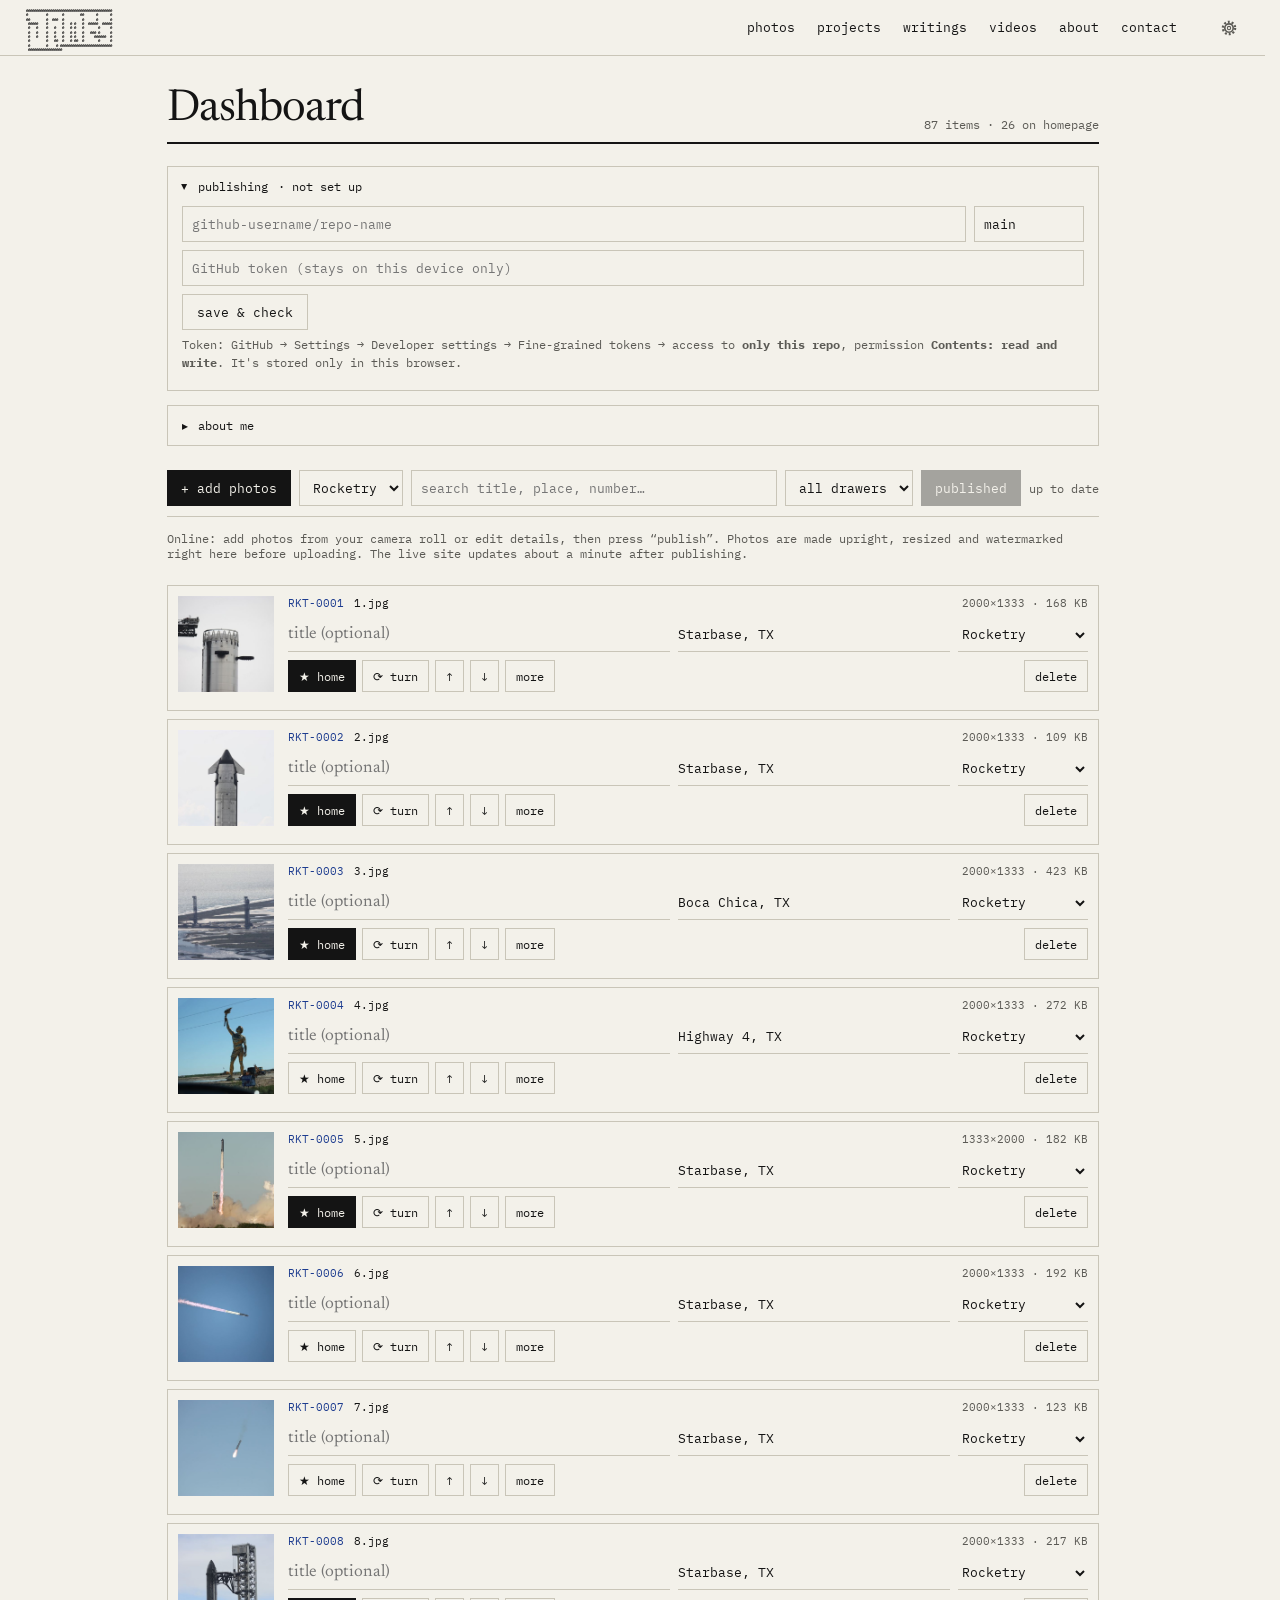
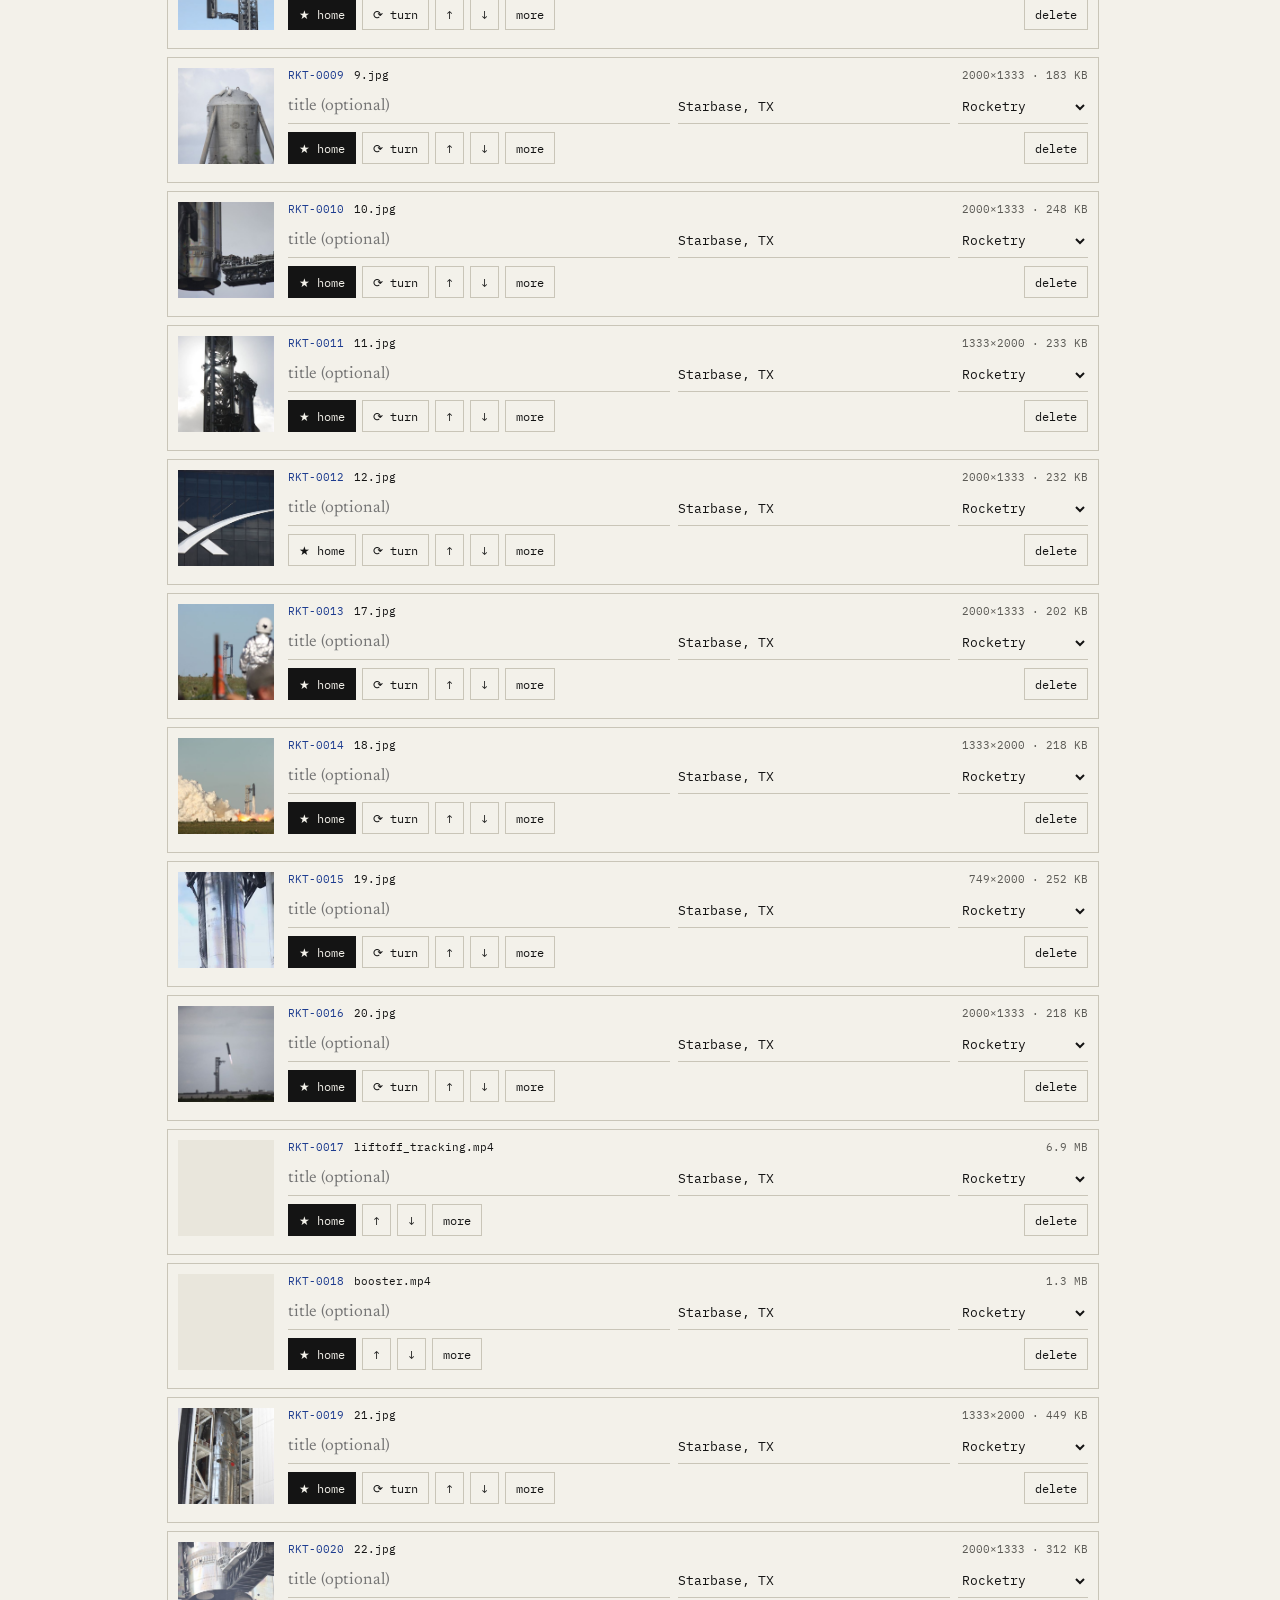
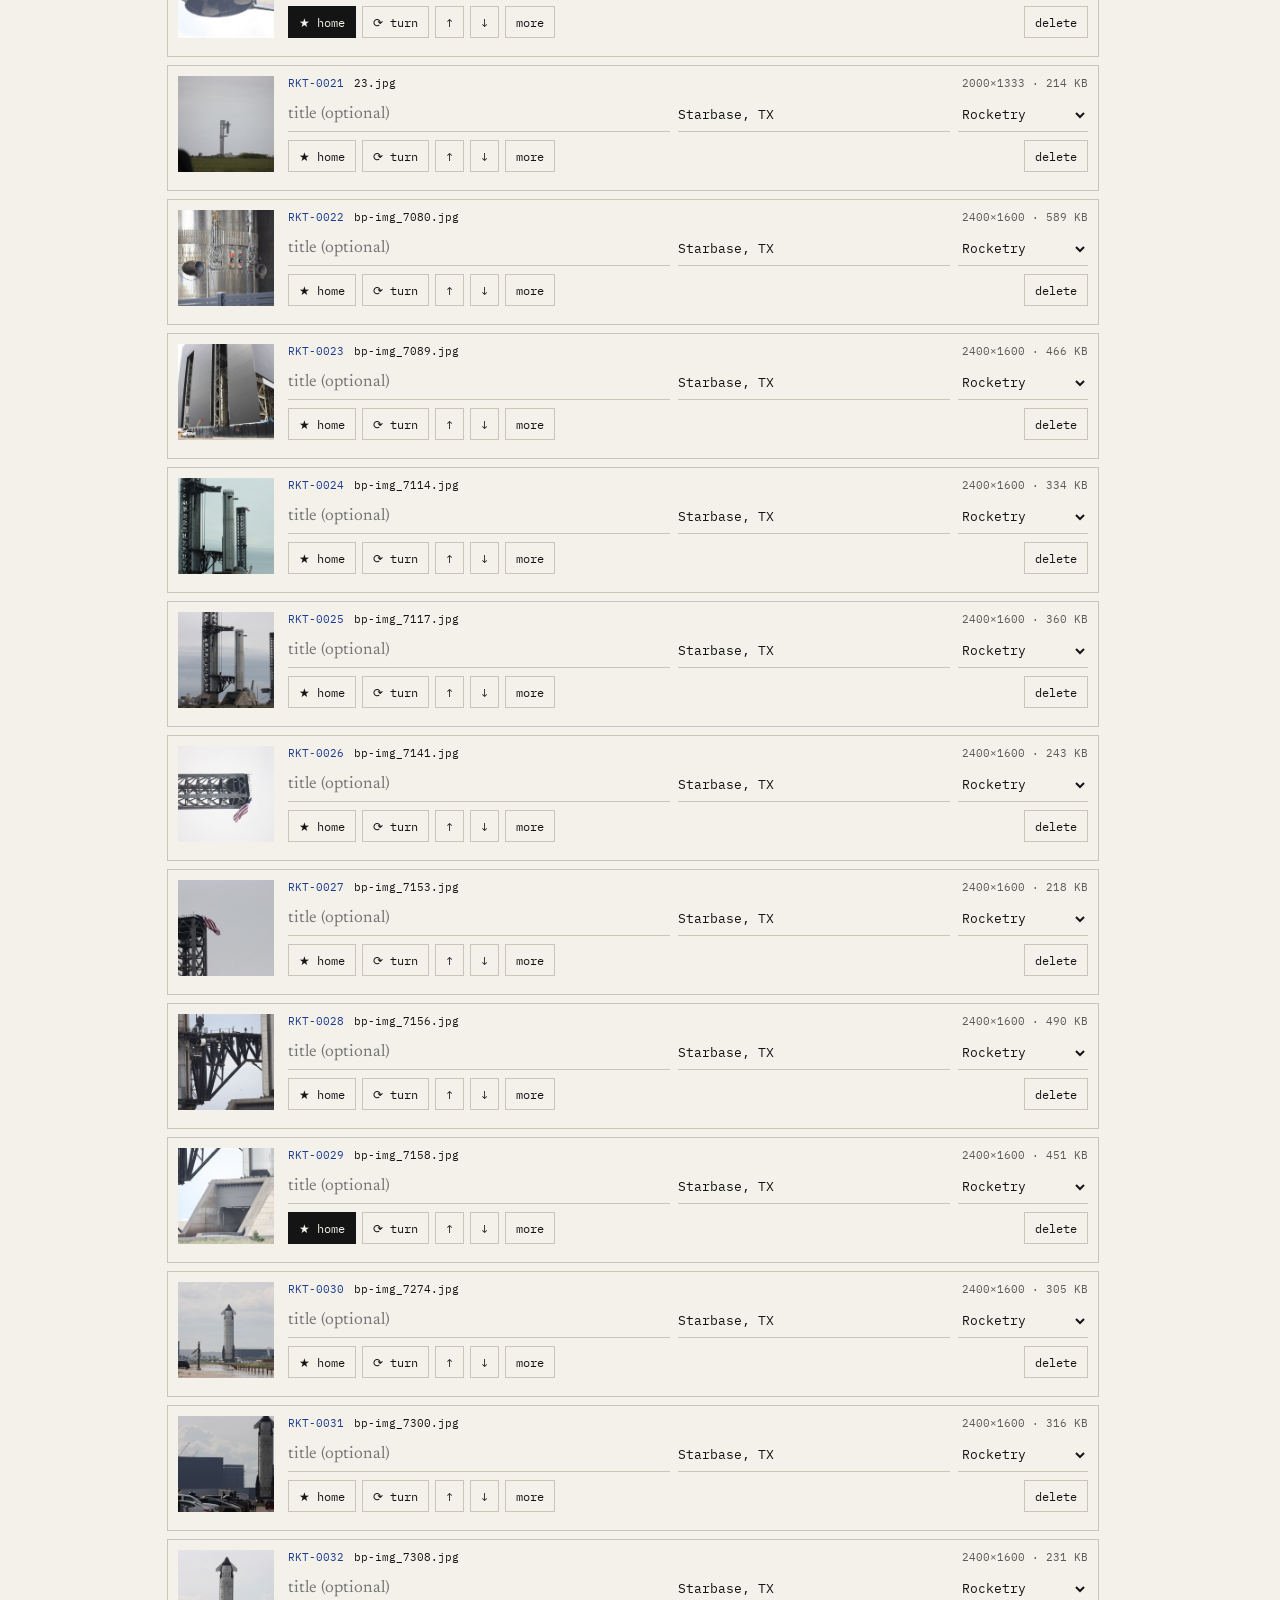
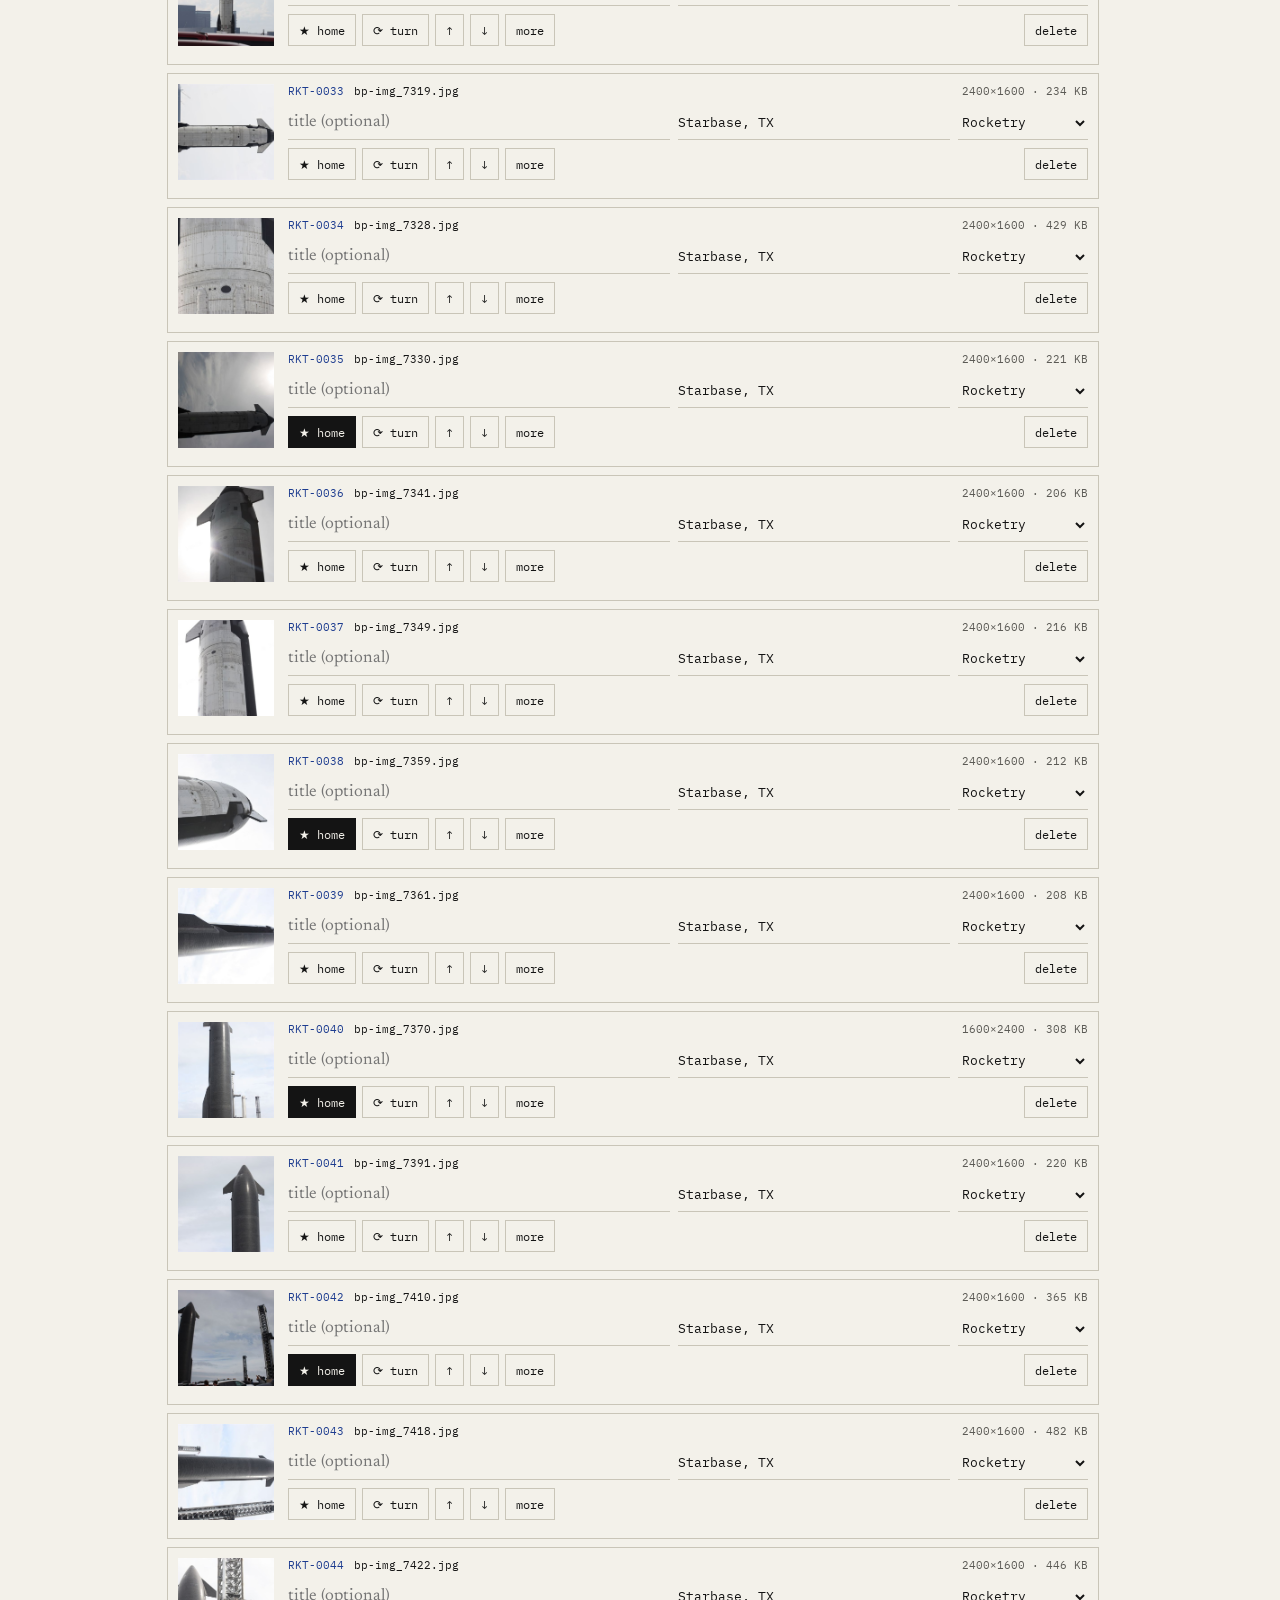
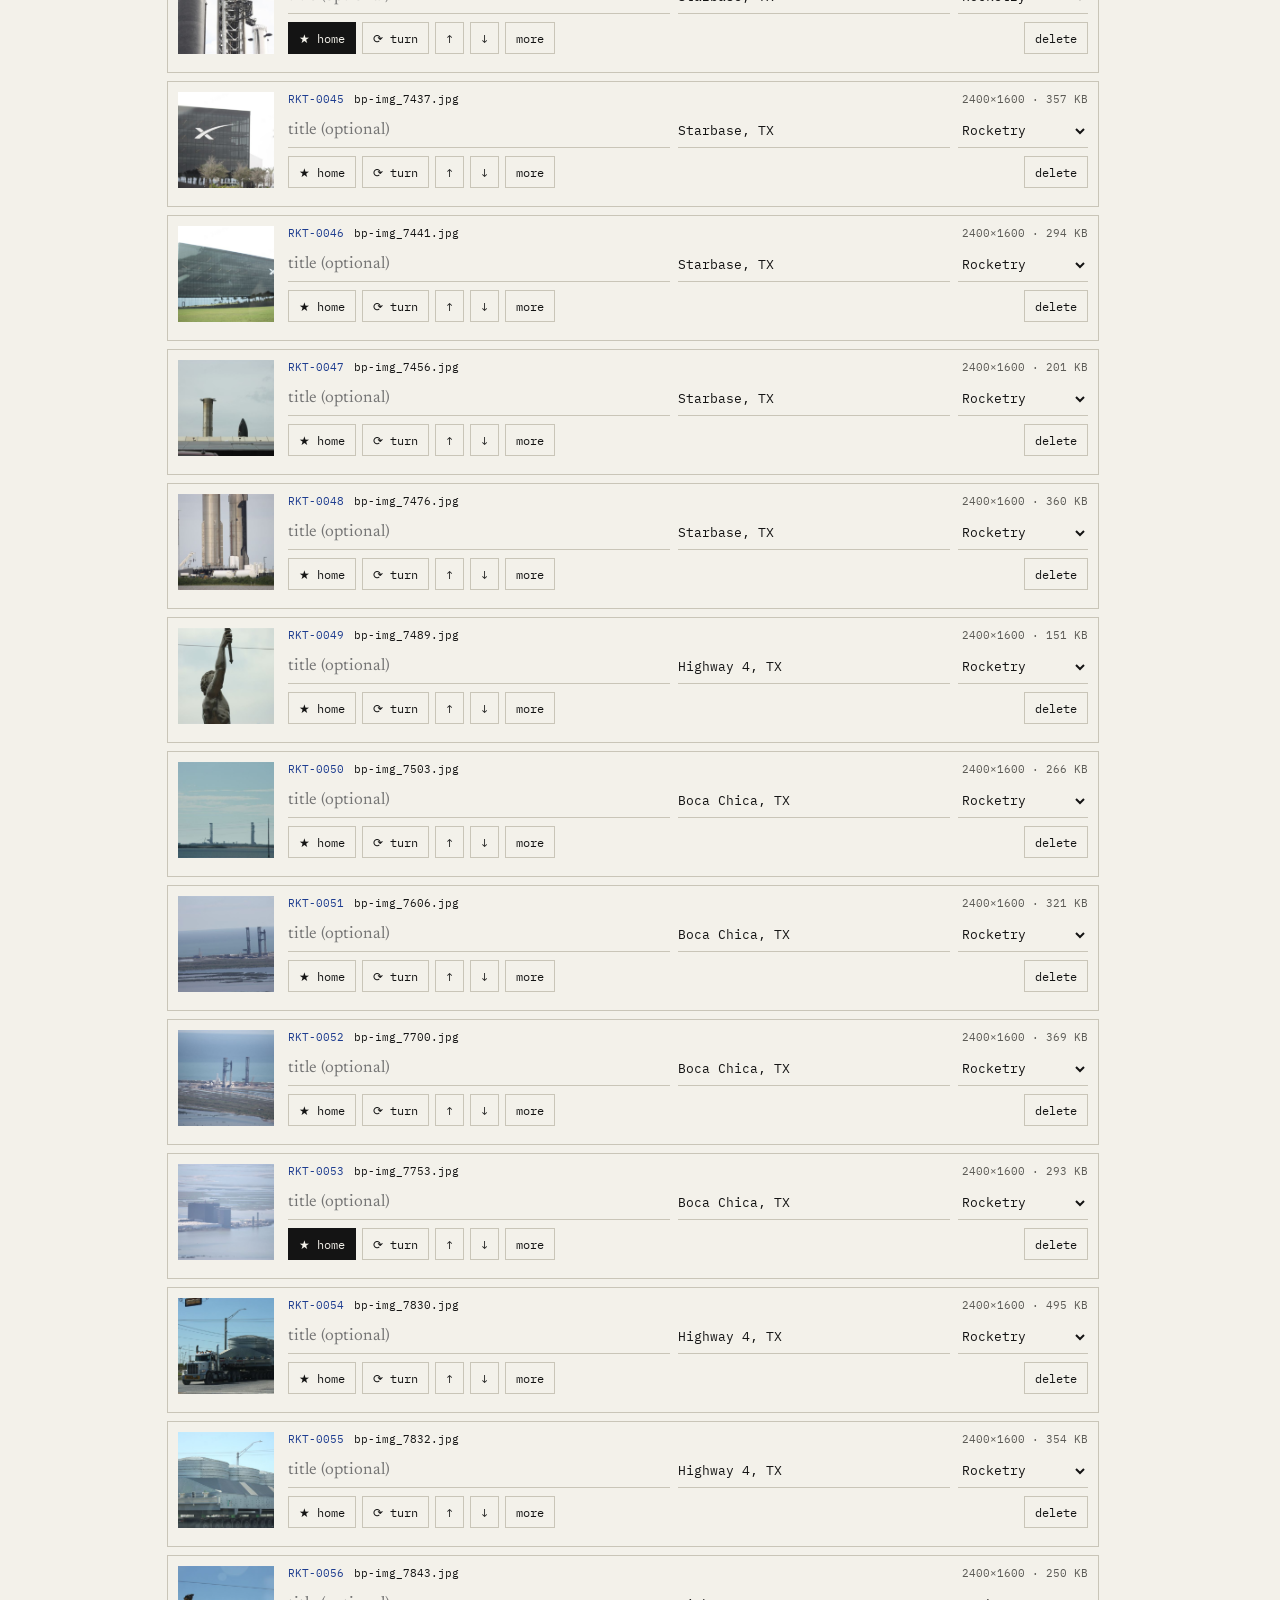
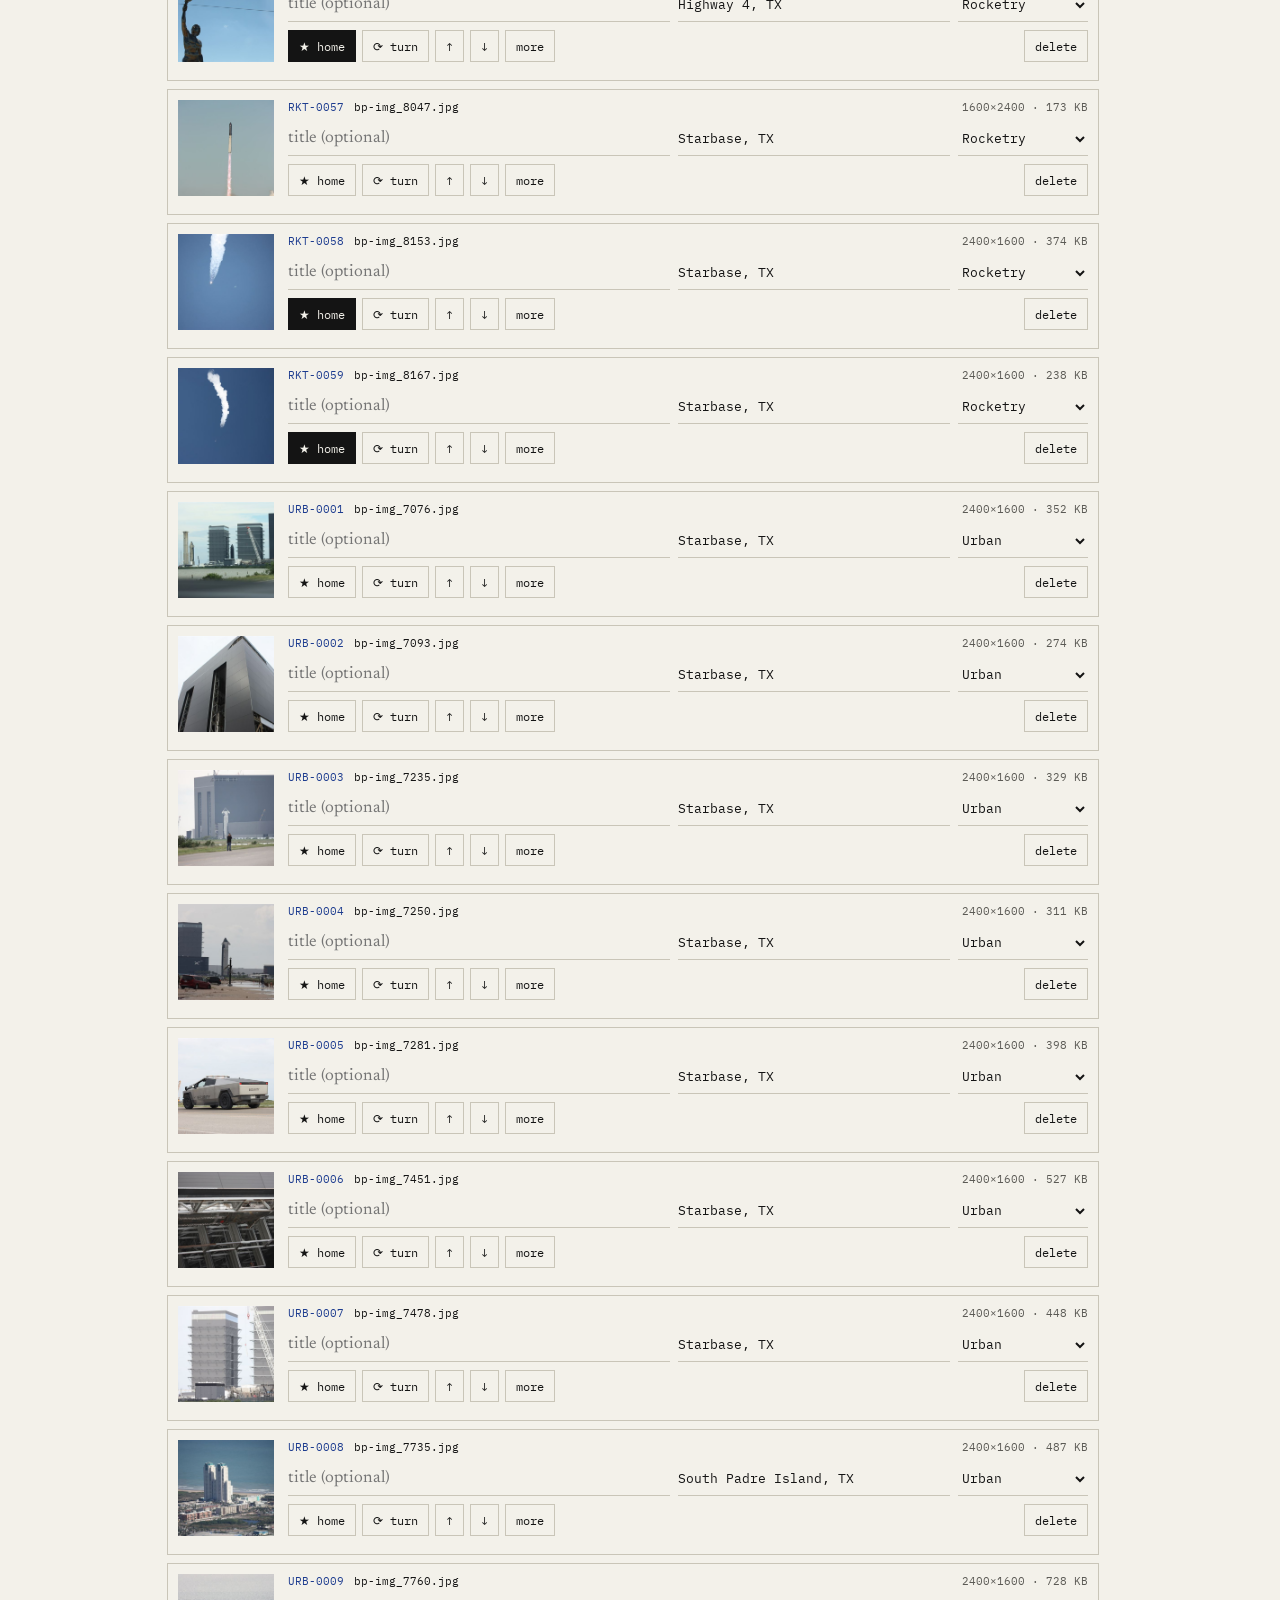
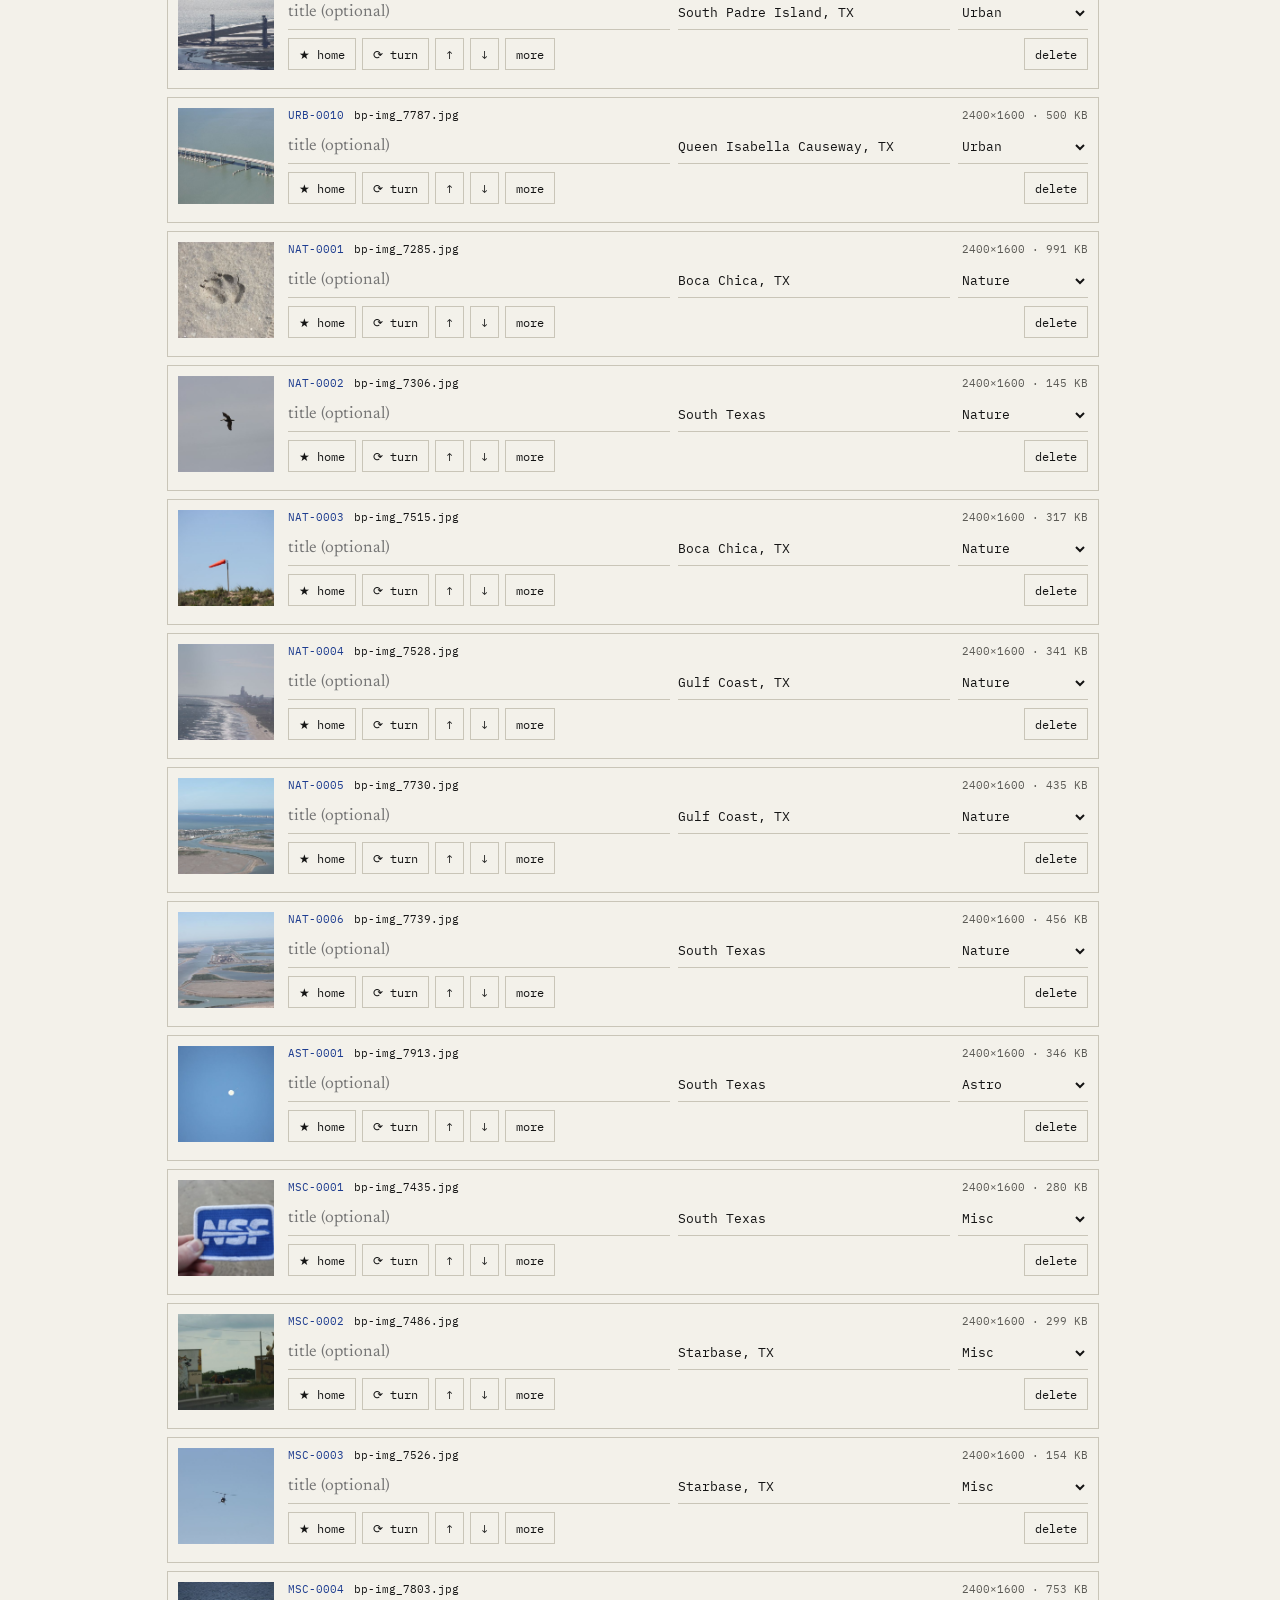
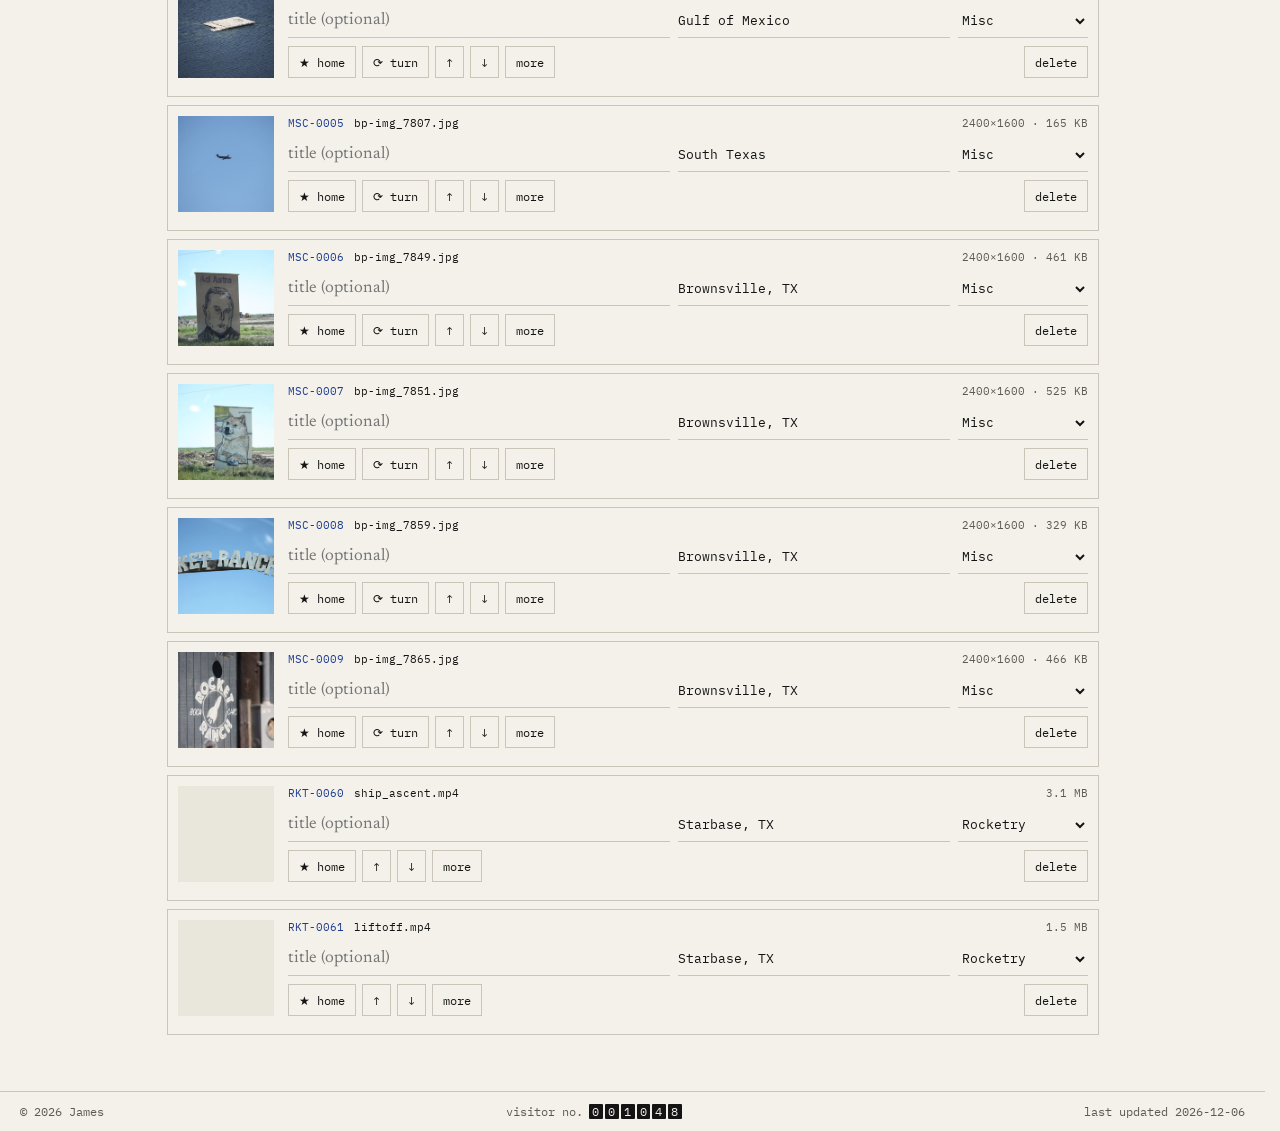
==== commit c436e311: "Publish site from dashboard" ====
--- a/admin.html
+++ b/admin.html
@@ -90,6 +90,11 @@
     <p>Token: GitHub → Settings → Developer settings → Fine-grained tokens → access to <b>only this repo</b>, permission <b>Contents: read and write</b>. It's stored only in this browser.</p>
   </details>
 
+  <details class="gh" id="aboutbox">
+    <summary>about me</summary>
+    <textarea id="about" rows="8" placeholder="Write about yourself. Leave a blank line between paragraphs." style="width:100%;margin-top:12px;font:17px/1.55 var(--serif);color:var(--ink);background:transparent;border:1px solid var(--rule);padding:10px;resize:vertical"></textarea>
+  </details>
+
   <div class="tb">
     <button class="btn" id="addb">+ add photos</button>
     <select id="defcat" title="Drawer for new uploads"></select>
@@ -108,6 +113,7 @@
 <script src="ascii.js"></script>
 <script src="sig.js"></script>
 <script src="publish.js"></script>
+<script src="about.js"></script>
 <script>
   let items = (window.PHOTOS_RAW || []).map(p => ({ ...p }));
   const $ = id => document.getElementById(id);
@@ -141,7 +147,10 @@
     $("ghsave").onclick = async () => {
       GH.ls.set("gh.repo", $("ghrepo").value.trim().replace(/^https?:\/\/github\.com\//, "").replace(/\/$/, ""));
       GH.ls.set("gh.branch", $("ghbranch").value.trim() || "main");
-      GH.ls.set("gh.token", $("ghtoken").value.trim());
+      // tokens are only letters, digits and _ — drop invisible characters or quotes picked up while copying
+      const tok = $("ghtoken").value.replace(/[^A-Za-z0-9_]/g, "");
+      $("ghtoken").value = tok;
+      GH.ls.set("gh.token", tok);
       $("ghstate").textContent = "· checking…";
       try {
         const r = await GH.check();
@@ -287,6 +296,19 @@
   });
   $("q").oninput = render; $("fcat").onchange = render;
 
+  // ---------- about me ----------
+  const aboutFile = () => new Blob([`// generated by the dashboard; edit at /admin.html\nwindow.ABOUT_TEXT = ${JSON.stringify($("about").value)};\n`], { type: "text/javascript" });
+  $("about").value = window.ABOUT_TEXT || "";
+  let aboutT;
+  $("about").addEventListener("input", () => {
+    if (!LOCAL) { pending.set("about.js", aboutFile()); status("unpublished changes"); refreshPub(); return; }
+    clearTimeout(aboutT); status("saving…");
+    aboutT = setTimeout(async () => {
+      try { const r = await fetch("api/about", { method: "POST", body: aboutFile() }); if (!r.ok) throw 0; status("saved ✓", "ok"); }
+      catch (e) { status("not saved: is the server running?", "err"); }
+    }, 500);
+  });
+
   // ---------- uploading ----------
   const safeName = n => n.toLowerCase().replace(/\.[^.]+$/, "").replace(/[^\w\-]+/g, "_").slice(0, 60) || "photo";
   const taken = new Set(items.map(p => p.src));
--- a/style.css
+++ b/style.css
@@ -208,6 +208,8 @@
 .portrait img{position:absolute;inset:0;width:100%;height:100%;object-fit:cover;opacity:0;transition:opacity .4s}
 .portrait:hover img{opacity:1}
 .portrait .tag{position:absolute;left:8px;bottom:8px;font:10px var(--mono);background:var(--paper);padding:1px 5px;color:var(--ink-2)}
+.prose{font:19px/1.6 var(--serif);max-width:60ch;margin-bottom:24px}
+.prose p{margin:0 0 1em}
 .specs{font:12px var(--mono);border-top:1px solid var(--rule);padding-top:12px;display:grid;grid-template-columns:120px 1fr;gap:4px 12px;color:var(--ink-2)}
 .specs b{color:var(--ink);font-weight:400}
 
